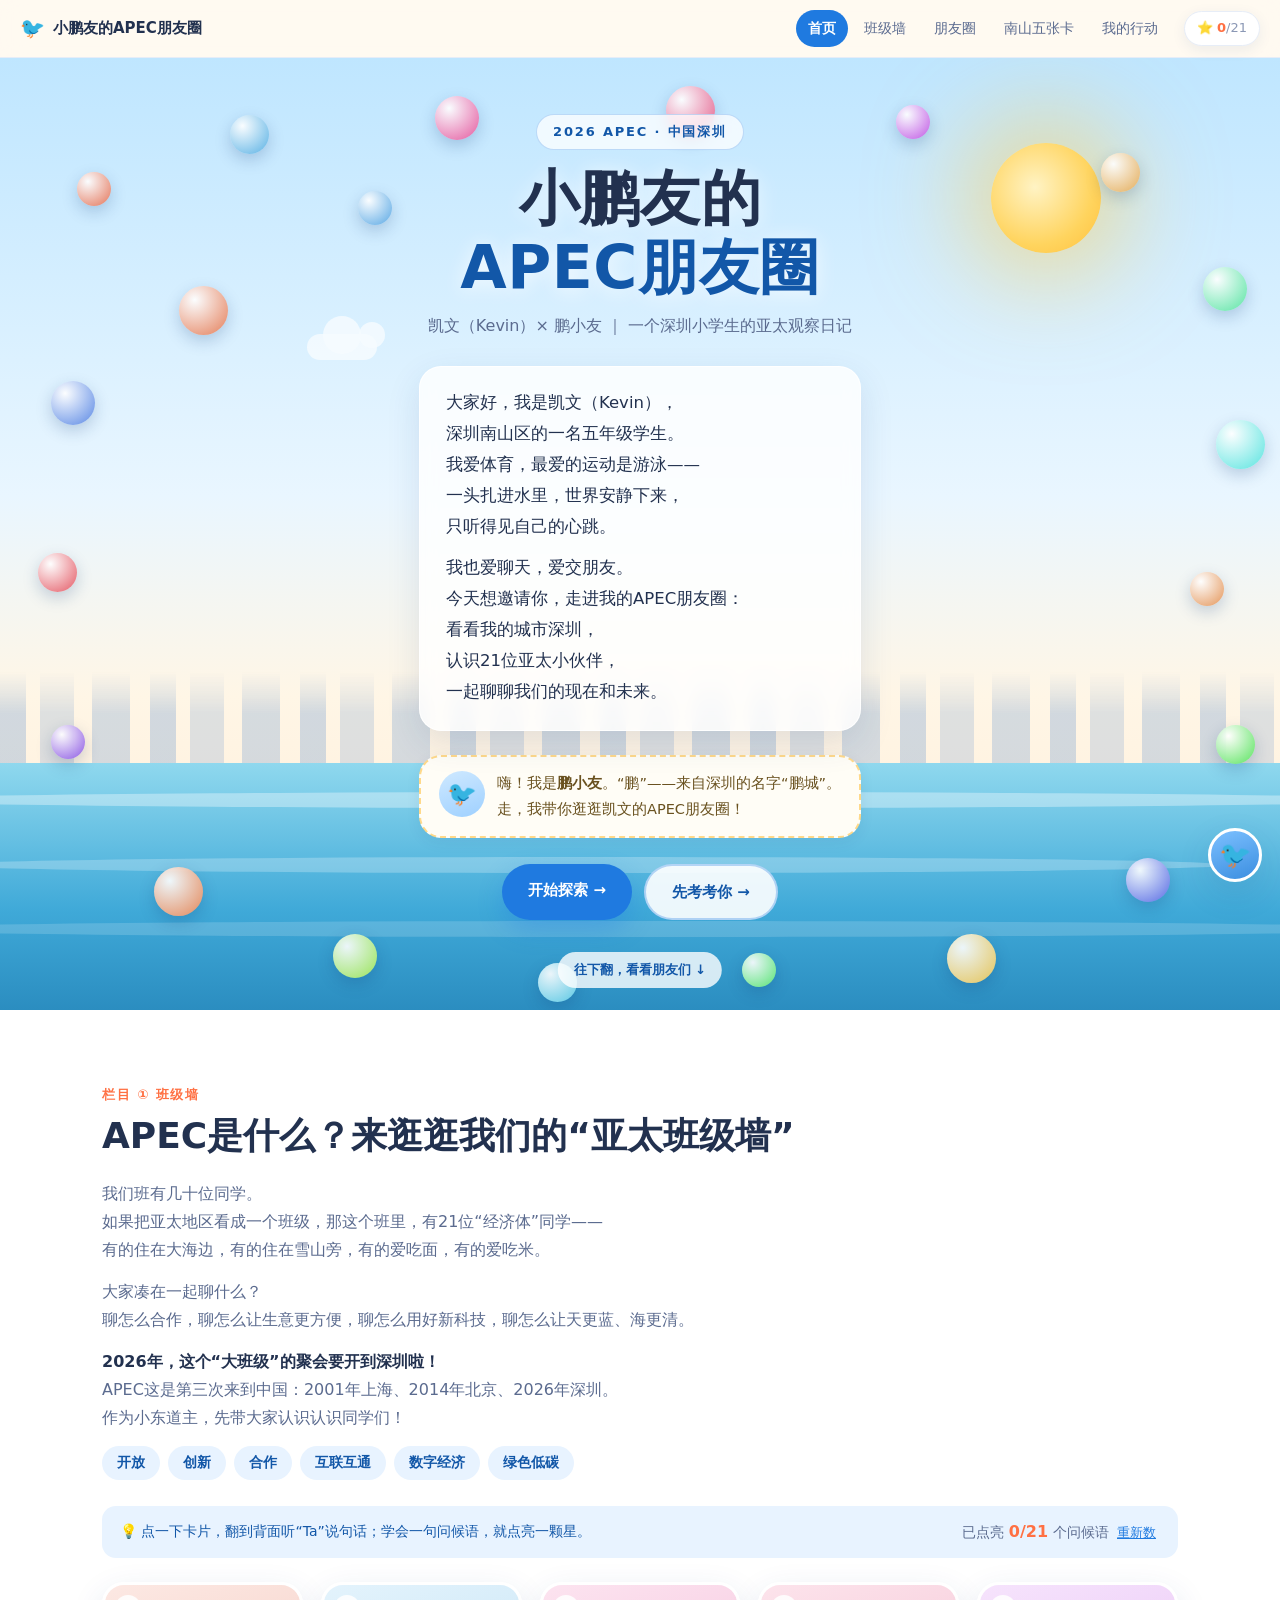
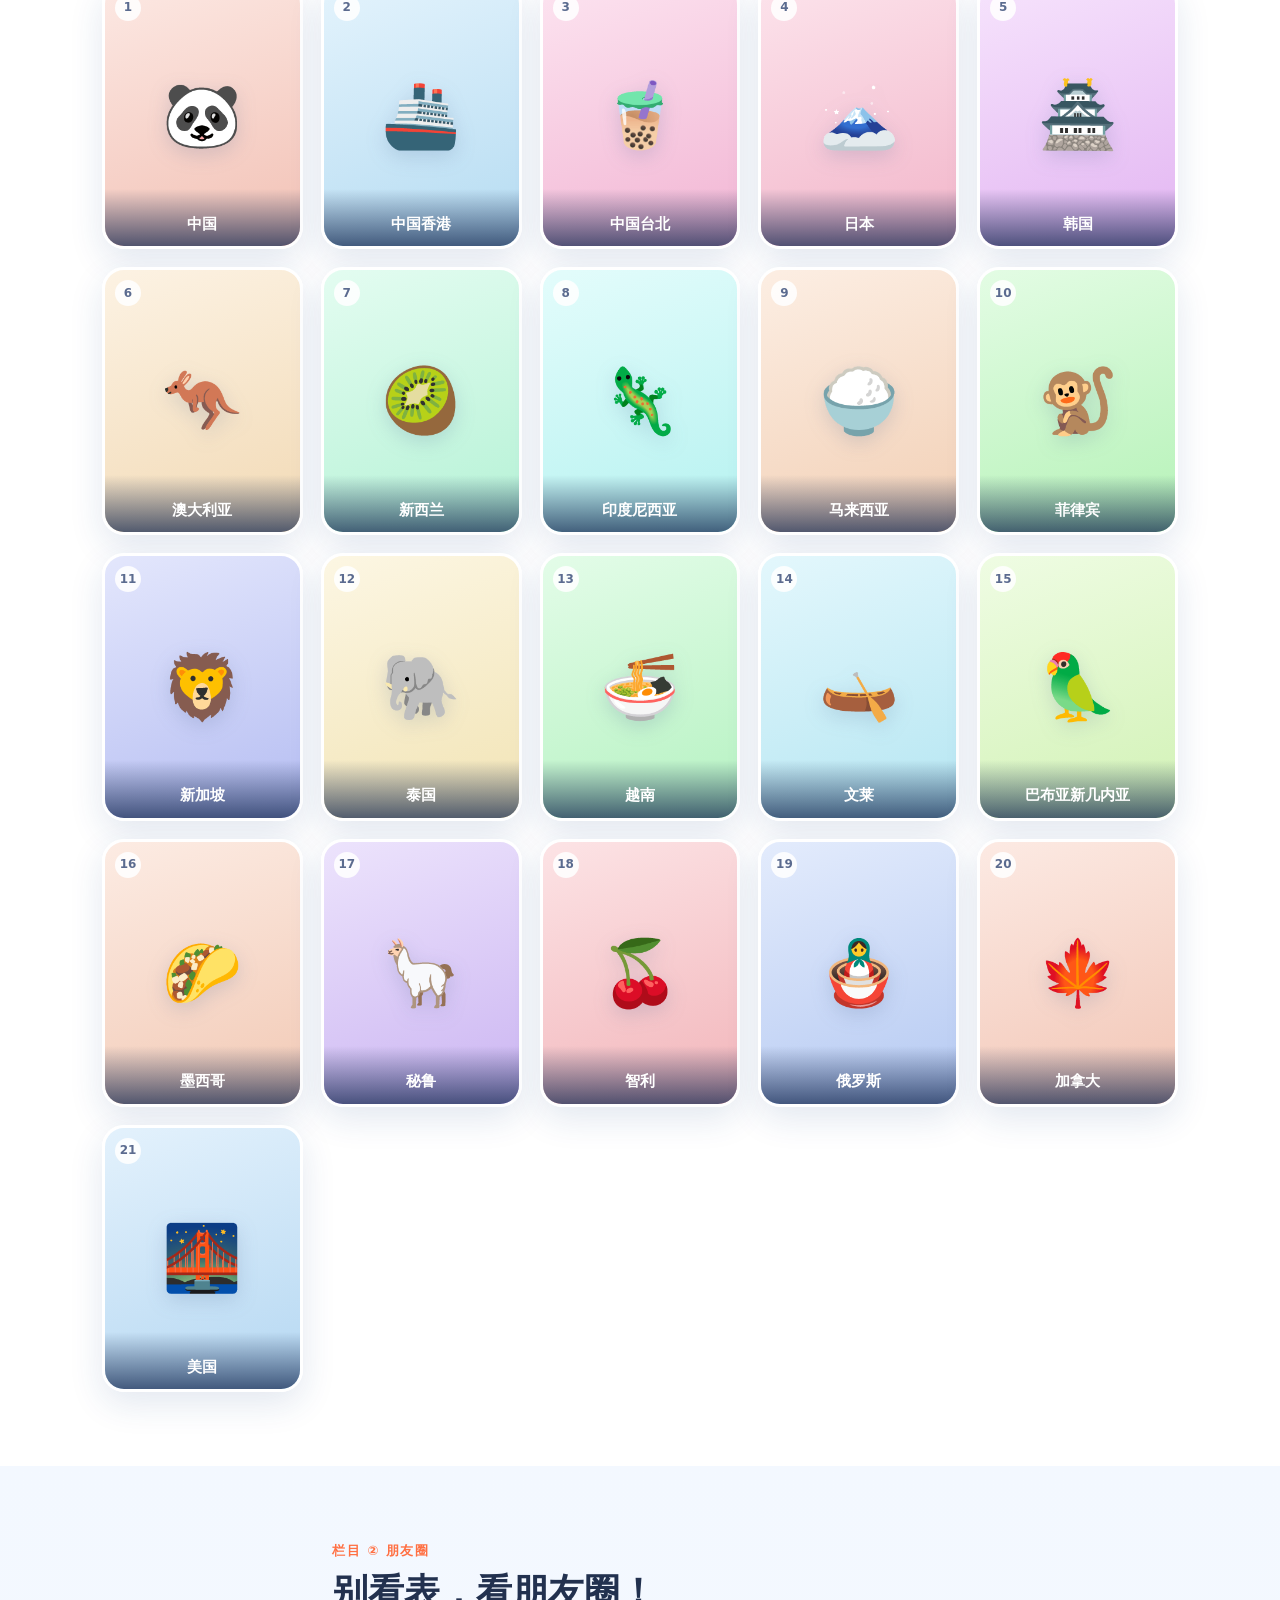
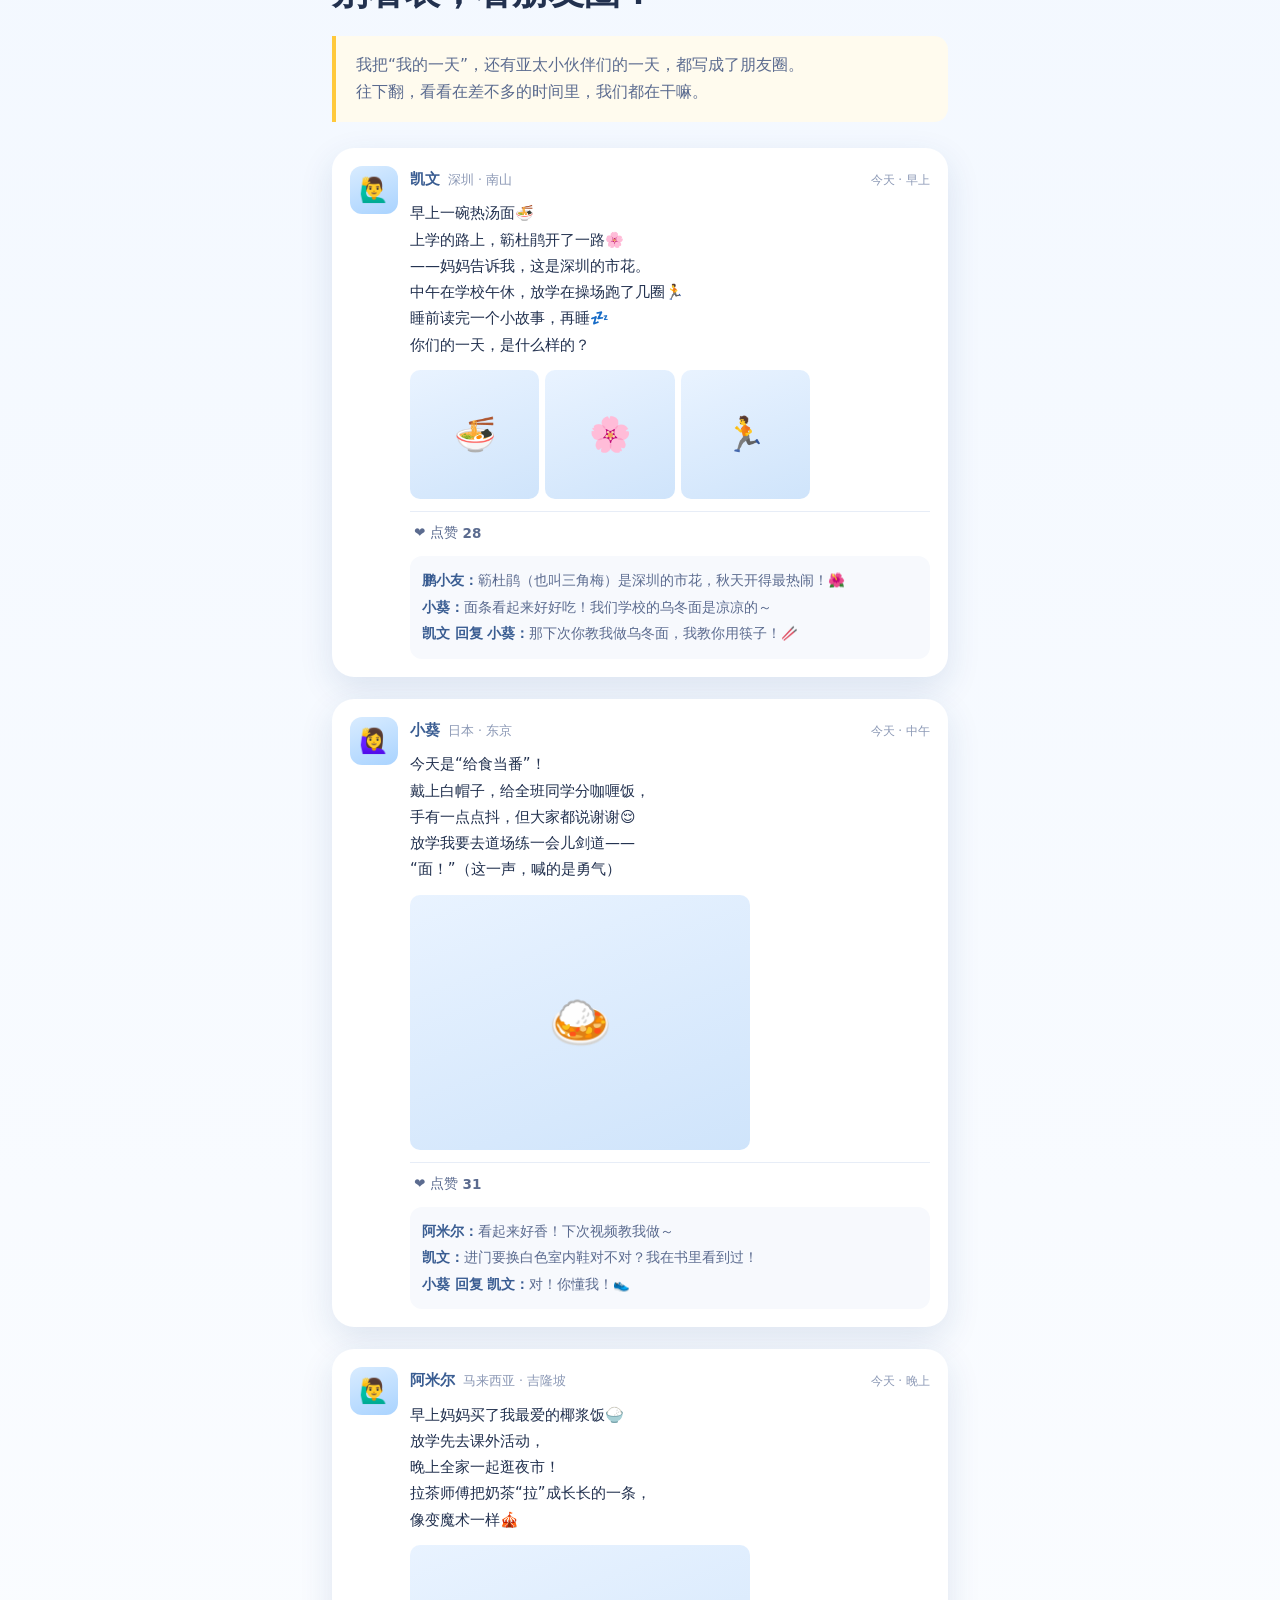
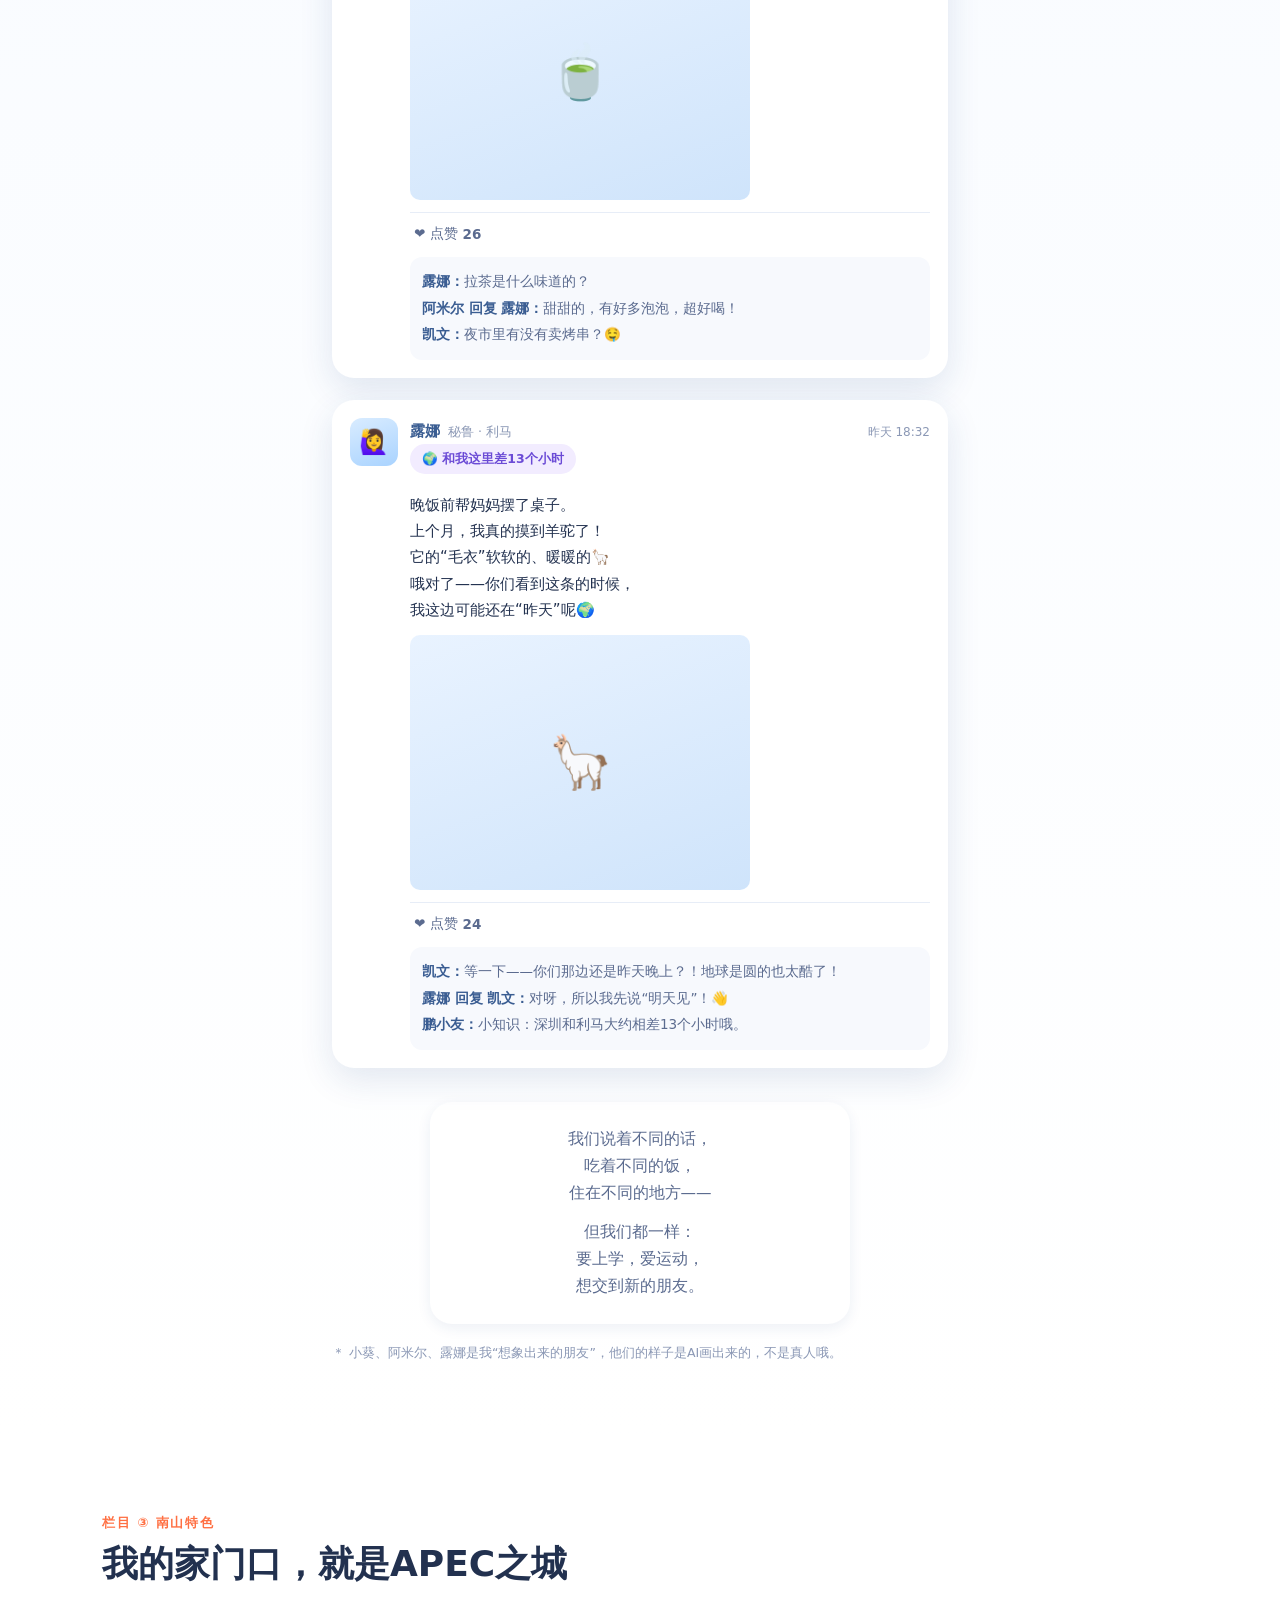
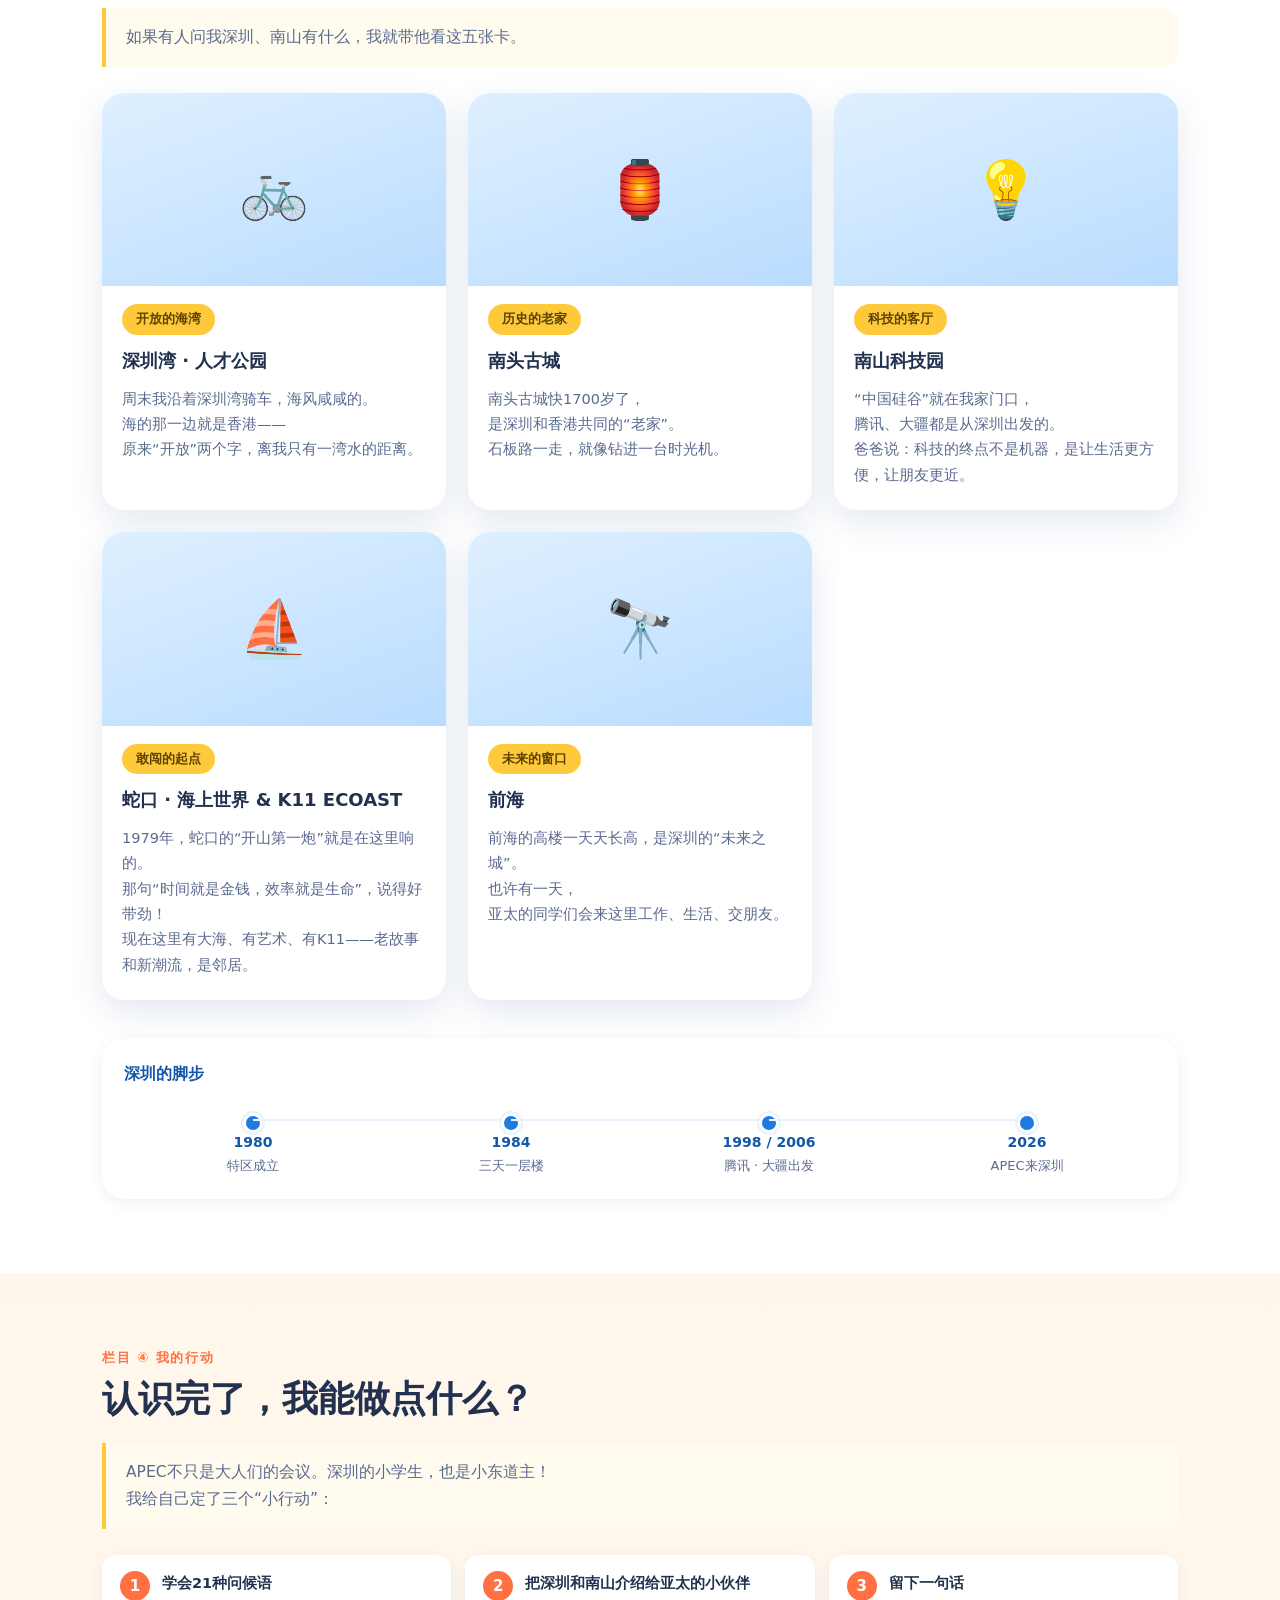
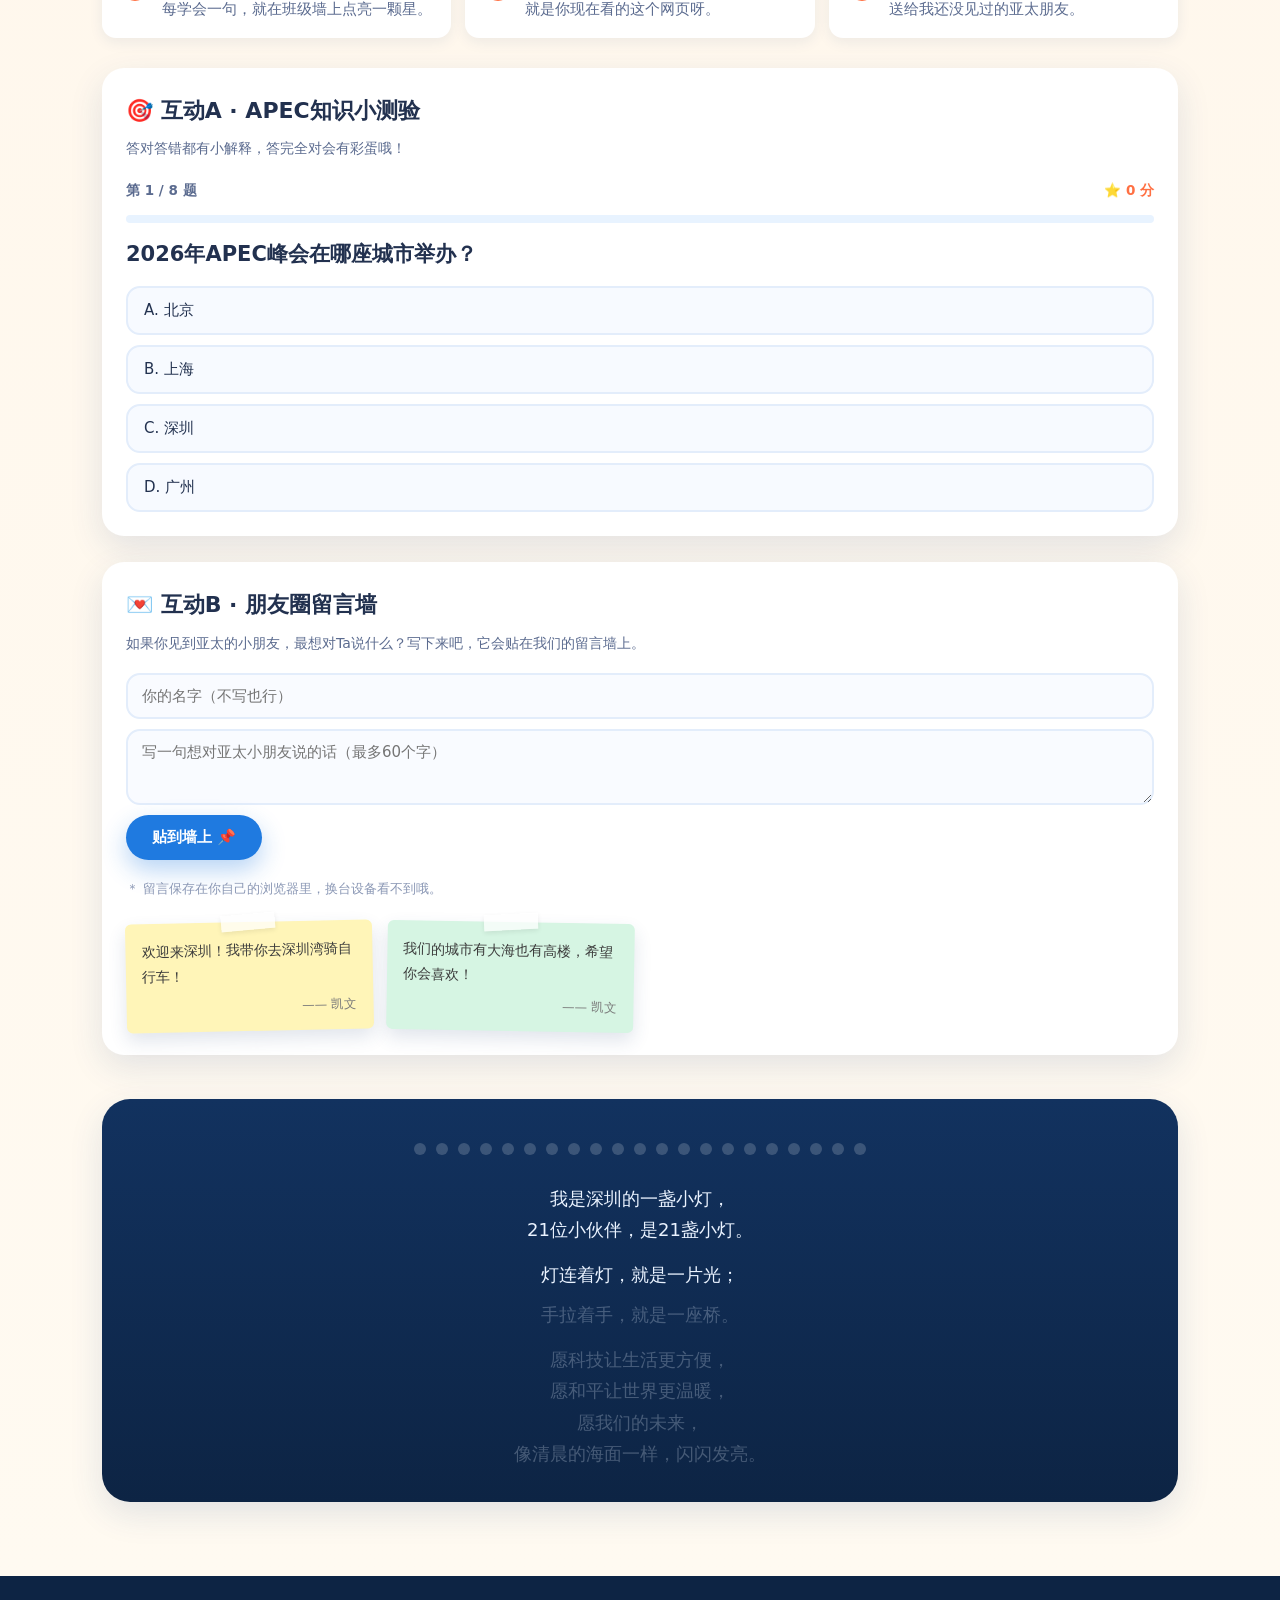
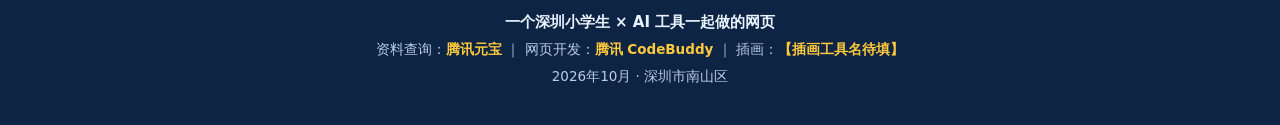
==== web/index.html @ a19e9ff9 "feat: 单页网页原型跑通（21卡翻面/测验/留言墙/结语21灯）+ 图片放置说明" ====
<!DOCTYPE html>
<html lang="zh-CN">
<head>
<meta charset="UTF-8">
<meta name="viewport" content="width=device-width, initial-scale=1">
<title>小鹏友的APEC朋友圈 ｜ 一个深圳小学生的亚太观察日记</title>
<meta name="description" content="2026年APEC来深圳啦！一个深圳南山的五年级小学生，带你看21个亚太经济体、亚太小伙伴的一天，还有家门口的南山五张卡。">
<meta name="theme-color" content="#1f7ae0">
<link rel="icon" href="data:image/svg+xml,<svg xmlns='http://www.w3.org/2000/svg' viewBox='0 0 100 100'><text y='.9em' font-size='90'>🐦</text></svg>">
<link rel="stylesheet" href="css/style.css">
</head>
<body>

<!-- ===== 顶部导航 ===== -->
<header class="topbar" id="topbar">
  <a class="brand" href="#home">
    <span class="brand-bird">🐦</span>
    <span class="brand-text">小鹏友的APEC朋友圈</span>
  </a>
  <nav class="nav" aria-label="页面导航">
    <a href="#home" class="nav-link">首页</a>
    <a href="#wall" class="nav-link">班级墙</a>
    <a href="#moments" class="nav-link">朋友圈</a>
    <a href="#nanshan" class="nav-link">南山五张卡</a>
    <a href="#action" class="nav-link">我的行动</a>
  </nav>
  <div class="nav-meter" title="已学会的问候语">
    ⭐ <span id="starCount">0</span><span class="muted">/21</span>
  </div>
</header>

<main>

<!-- ===== 首页 ===== -->
<section id="home" class="hero">
  <div class="hero-scene" aria-hidden="true">
    <span class="sun"></span>
    <span class="cloud cloud-a"></span>
    <span class="cloud cloud-b"></span>
    <span class="skyline"></span>
    <span class="sea"><i class="wave w1"></i><i class="wave w2"></i><i class="wave w3"></i></span>
  </div>
  <div class="hero-photo" id="heroPhoto" aria-hidden="true"></div>
  <div class="bubble-field" id="bubbleField" aria-hidden="true"></div>

  <div class="hero-inner">
    <p class="kicker">2026 APEC · 中国深圳</p>
    <h1>小鹏友的<span class="h1-line">APEC朋友圈</span></h1>
    <p class="subtitle">凯文（Kevin）× 鹏小友 ｜ 一个深圳小学生的亚太观察日记</p>

    <div class="poem" id="introPoem">
      <p>大家好，我是凯文（Kevin），</p>
      <p>深圳南山区的一名五年级学生。</p>
      <p>我爱体育，最爱的运动是游泳——</p>
      <p>一头扎进水里，世界安静下来，</p>
      <p>只听得见自己的心跳。</p>
      <p class="p-gap">我也爱聊天，爱交朋友。</p>
      <p>今天想邀请你，走进我的APEC朋友圈：</p>
      <p>看看我的城市深圳，</p>
      <p>认识21位亚太小伙伴，</p>
      <p>一起聊聊我们的现在和未来。</p>
    </div>

    <div class="pengyou-say reveal">
      <span class="pengyou-face" data-emoji="🐦">
        <img src="assets/avatars/avatar-pengyou.webp" alt="鹏小友" onerror="this.remove()">
      </span>
      <p>嗨！我是<b>鹏小友</b>。“鹏”——来自深圳的名字“鹏城”。<br>走，我带你逛逛凯文的APEC朋友圈！</p>
    </div>

    <div class="hero-actions">
      <a class="btn primary" href="#wall">开始探索 →</a>
      <a class="btn ghost" href="#quiz">先考考你 →</a>
    </div>
  </div>

  <a class="scroll-hint" href="#wall">往下翻，看看朋友们 <span>↓</span></a>
</section>

<!-- ===== 栏目① 班级墙 ===== -->
<section id="wall" class="section sec-wall">
  <div class="wrap">
    <p class="section-kicker">栏目 ① 班级墙</p>
    <h2>APEC是什么？来逛逛我们的“亚太班级墙”</h2>

    <div class="lead reveal">
      <p>我们班有几十位同学。<br>如果把亚太地区看成一个班级，那这个班里，有21位“经济体”同学——<br>有的住在大海边，有的住在雪山旁，有的爱吃面，有的爱吃米。</p>
      <p>大家凑在一起聊什么？<br>聊怎么合作，聊怎么让生意更方便，聊怎么用好新科技，聊怎么让天更蓝、海更清。</p>
      <p><b>2026年，这个“大班级”的聚会要开到深圳啦！</b><br>APEC这是第三次来到中国：2001年上海、2014年北京、2026年深圳。<br>作为小东道主，先带大家认识认识同学们！</p>
    </div>

    <ul class="tags">
      <li>开放</li><li>创新</li><li>合作</li><li>互联互通</li><li>数字经济</li><li>绿色低碳</li>
    </ul>

    <div class="wall-bar reveal">
      <p class="hint">💡 点一下卡片，翻到背面听“Ta”说句话；学会一句问候语，就点亮一颗星。</p>
      <p class="meter">已点亮 <b><span id="starCount2">0</span>/21</b> 个问候语
        <button type="button" class="linkbtn" id="starReset">重新数</button>
      </p>
    </div>

    <div class="card-grid" id="cardGrid"></div>
  </div>
</section>

<!-- ===== 栏目② 朋友圈 ===== -->
<section id="moments" class="section sec-moments">
  <div class="wrap narrow">
    <p class="section-kicker">栏目 ② 朋友圈</p>
    <h2>别看表，看朋友圈！</h2>
    <blockquote class="quote reveal">
      我把“我的一天”，还有亚太小伙伴们的一天，都写成了朋友圈。<br>
      往下翻，看看在差不多的时间里，我们都在干嘛。
    </blockquote>

    <div class="feed" id="feed"></div>

    <div class="mini-poem reveal">
      <p>我们说着不同的话，</p>
      <p>吃着不同的饭，</p>
      <p>住在不同的地方——</p>
      <p class="p-gap">但我们都一样：</p>
      <p>要上学，爱运动，</p>
      <p>想交到新的朋友。</p>
    </div>
    <p class="tiny-note">＊ 小葵、阿米尔、露娜是我“想象出来的朋友”，他们的样子是AI画出来的，不是真人哦。</p>
  </div>
</section>

<!-- ===== 栏目③ 南山五张卡 ===== -->
<section id="nanshan" class="section sec-nanshan">
  <div class="wrap">
    <p class="section-kicker">栏目 ③ 南山特色</p>
    <h2>我的家门口，就是APEC之城</h2>
    <blockquote class="quote reveal">如果有人问我深圳、南山有什么，我就带他看这五张卡。</blockquote>

    <div class="ns-grid" id="nsGrid"></div>

    <div class="timeline-wrap reveal">
      <h3 class="timeline-title">深圳的脚步</h3>
      <ol class="timeline" id="timeline"></ol>
    </div>
  </div>
</section>

<!-- ===== 栏目④ 我的行动 ===== -->
<section id="action" class="section sec-action">
  <div class="wrap">
    <p class="section-kicker">栏目 ④ 我的行动</p>
    <h2>认识完了，我能做点什么？</h2>
    <blockquote class="quote reveal">
      APEC不只是大人们的会议。深圳的小学生，也是小东道主！<br>我给自己定了三个“小行动”：
    </blockquote>

    <ol class="plans">
      <li class="reveal"><span class="plan-num">1</span><p><b>学会21种问候语</b><br>每学会一句，就在班级墙上点亮一颗星。</p></li>
      <li class="reveal"><span class="plan-num">2</span><p><b>把深圳和南山介绍给亚太的小伙伴</b><br>就是你现在看的这个网页呀。</p></li>
      <li class="reveal"><span class="plan-num">3</span><p><b>留下一句话</b><br>送给我还没见过的亚太朋友。</p></li>
    </ol>

    <!-- 测验 -->
    <div class="panel quiz-panel" id="quiz">
      <div class="panel-head">
        <h3>🎯 互动A · APEC知识小测验</h3>
        <p class="panel-sub">答对答错都有小解释，答完全对会有彩蛋哦！</p>
      </div>
      <div id="quizBox"></div>
    </div>

    <!-- 留言墙 -->
    <div class="panel note-panel">
      <div class="panel-head">
        <h3>💌 互动B · 朋友圈留言墙</h3>
        <p class="panel-sub">如果你见到亚太的小朋友，最想对Ta说什么？写下来吧，它会贴在我们的留言墙上。</p>
      </div>
      <form class="note-form" id="noteForm" autocomplete="off">
        <input type="text" id="noteName" maxlength="12" placeholder="你的名字（不写也行）">
        <textarea id="noteText" maxlength="60" placeholder="写一句想对亚太小朋友说的话（最多60个字）" required></textarea>
        <button class="btn primary" type="submit">贴到墙上 📌</button>
      </form>
      <p class="tiny-note">＊ 留言保存在你自己的浏览器里，换台设备看不到哦。</p>
      <div class="note-wall" id="noteWall"></div>
    </div>

    <!-- 结语诗 -->
    <div class="ending" id="ending">
      <div class="lamps" id="lamps" aria-hidden="true"></div>
      <div class="ending-poem" id="endingPoem">
        <p>我是深圳的一盏小灯，</p>
        <p>21位小伙伴，是21盏小灯。</p>
        <p class="p-gap">灯连着灯，就是一片光；</p>
        <p>手拉着手，就是一座桥。</p>
        <p class="p-gap">愿科技让生活更方便，</p>
        <p>愿和平让世界更温暖，</p>
        <p>愿我们的未来，</p>
        <p>像清晨的海面一样，闪闪发亮。</p>
      </div>
      <p class="ending-tag" id="endingTag" hidden>🪄 21盏小灯，亮啦！</p>
    </div>
  </div>
</section>

</main>

<!-- ===== 页脚 ===== -->
<footer class="footer">
  <p class="f1">一个深圳小学生 × AI 工具一起做的网页</p>
  <p class="f2">资料查询：<b id="creditResearch">腾讯元宝</b> ｜ 网页开发：<b id="creditCode">腾讯 CodeBuddy</b> ｜ 插画：<b id="creditArt">【插画工具名待填】</b></p>
  <p class="f3">2026年10月 · 深圳市南山区</p>
</footer>

<!-- 鹏小友彩蛋 -->
<button class="egg" id="eggBtn" aria-label="点我，鹏小友有话要说">
  <span class="egg-bird">🐦</span>
</button>
<div class="egg-bubble" id="eggBubble" hidden></div>

<script src="js/data.js"></script>
<script src="js/app.js"></script>
</body>
</html>
---- web/css/style.css ----
/* ================================================================
   《小鹏友的APEC朋友圈》样式
   ================================================================ */

:root{
  --ink:#22314f;
  --ink-2:#5b6b8f;
  --ink-3:#8b98b5;
  --cream:#fffaf1;
  --paper:#ffffff;
  --blue:#1f7ae0;
  --blue-d:#1257a8;
  --blue-l:#e8f3ff;
  --coral:#ff7043;
  --sun:#ffc93c;
  --mint:#2fc39b;
  --pink:#ff8fb1;
  --line:#e7edf7;
  --shadow-s:0 4px 14px rgba(28,66,130,.08);
  --shadow:0 12px 34px rgba(28,66,130,.12);
  --radius:22px;
  --radius-s:14px;
  --wrap:1120px;
  --font:"PingFang SC","Hiragino Sans GB","Microsoft YaHei",system-ui,-apple-system,"Segoe UI",sans-serif;
}

*{box-sizing:border-box}
html{scroll-behavior:smooth}
body{
  margin:0;
  font-family:var(--font);
  color:var(--ink);
  background:var(--cream);
  line-height:1.75;
  -webkit-font-smoothing:antialiased;
  overflow-x:hidden;
}
img{max-width:100%;display:block}
b{font-weight:700}
a{color:inherit}

.wrap{max-width:var(--wrap);margin:0 auto;padding:0 22px}
.wrap.narrow{max-width:660px}

/* ---------- 顶部导航 ---------- */
.topbar{
  position:sticky;top:0;z-index:60;
  display:flex;align-items:center;gap:14px;
  padding:10px 20px;
  background:rgba(255,250,241,.86);
  backdrop-filter:blur(12px);
  border-bottom:1px solid var(--line);
}
.brand{display:flex;align-items:center;gap:8px;text-decoration:none;font-weight:800;font-size:15px;white-space:nowrap}
.brand-bird{font-size:20px}
.nav{display:flex;gap:4px;margin-left:auto;overflow-x:auto;scrollbar-width:none}
.nav::-webkit-scrollbar{display:none}
.nav-link{
  text-decoration:none;font-size:14px;color:var(--ink-2);
  padding:6px 12px;border-radius:999px;white-space:nowrap;transition:.2s;
}
.nav-link:hover{background:var(--blue-l);color:var(--blue-d)}
.nav-link.active{background:var(--blue);color:#fff;font-weight:600}
.nav-meter{
  font-size:13px;font-weight:700;color:var(--coral);
  background:#fff;border:1px solid var(--line);border-radius:999px;
  padding:5px 12px;white-space:nowrap;box-shadow:var(--shadow-s);
}
.nav-meter .muted{color:var(--ink-3);font-weight:500}

/* ---------- 首页 ---------- */
.hero{
  position:relative;min-height:100svh;
  display:flex;flex-direction:column;justify-content:center;
  padding:56px 22px 90px;overflow:hidden;
}
.hero-scene{position:absolute;inset:0;z-index:0;overflow:hidden;
  background:linear-gradient(180deg,#bfe6ff 0%,#e9f6ff 46%,#fff6e6 67%,#ffe9d2 100%);}
.sun{position:absolute;top:9%;right:14%;width:110px;height:110px;border-radius:50%;
  background:radial-gradient(circle at 40% 40%,#fff3c4,#ffd45e 62%,#ffbf3c);
  box-shadow:0 0 90px 30px rgba(255,205,80,.5);animation:sunPulse 7s ease-in-out infinite}
@keyframes sunPulse{50%{transform:scale(1.05)}}
.cloud{position:absolute;height:26px;border-radius:999px;background:rgba(255,255,255,.85);
  filter:blur(.4px);animation:drift 40s linear infinite}
.cloud::before,.cloud::after{content:"";position:absolute;background:inherit;border-radius:50%}
.cloud::before{width:38px;height:38px;left:16px;top:-18px}
.cloud::after{width:26px;height:26px;left:52px;top:-12px}
.cloud-a{top:16%;left:-10%;width:96px}
.cloud-b{top:29%;left:24%;width:70px;opacity:.75;animation-duration:56s;animation-delay:-12s}
@keyframes drift{to{transform:translateX(130vw)}}
.skyline{position:absolute;left:0;right:0;bottom:26%;height:130px;opacity:.5;
  background:
    repeating-linear-gradient(90deg,
      rgba(90,140,205,.55) 0 26px, transparent 26px 40px,
      rgba(90,140,205,.4) 40px 74px, transparent 74px 92px,
      rgba(90,140,205,.5) 92px 130px, transparent 130px 150px);
  mask-image:linear-gradient(180deg,transparent 0 30%,#000 62%,#000 100%);
  -webkit-mask-image:linear-gradient(180deg,transparent 0 30%,#000 62%,#000 100%);}
.sea{position:absolute;left:0;right:0;bottom:0;height:26%;
  background:linear-gradient(180deg,#8fd8ee,#3fa9d8 60%,#2b8dc0)}
.wave{position:absolute;left:-10%;width:120%;height:16px;border-radius:50%;background:rgba(255,255,255,.35)}
.w1{top:12%;animation:waveMove 9s ease-in-out infinite}
.w2{top:38%;width:100%;left:-4%;opacity:.7;animation:waveMove 12s ease-in-out infinite reverse}
.w3{top:64%;opacity:.45;animation:waveMove 15s ease-in-out infinite}
@keyframes waveMove{50%{transform:translateX(3%) translateY(5px)}}
.hero-photo{position:absolute;inset:0;z-index:1;opacity:0;transition:opacity .8s ease;
  background-size:cover;background-position:center}
.hero.has-photo .hero-photo{opacity:1}
.hero.has-photo .hero-scene{opacity:0;transition:opacity .8s}

.bubble-field{position:absolute;inset:0;z-index:2;pointer-events:none}
.bubble{
  position:absolute;pointer-events:auto;cursor:pointer;
  border:none;border-radius:50%;
  display:grid;place-items:center;
  font-size:12px;font-weight:700;color:#fff;
  box-shadow:0 6px 16px rgba(20,60,120,.22);
  animation:float 6s ease-in-out infinite;
  transition:transform .2s;
}
.bubble:hover{transform:scale(1.15)}
.bubble:active{transform:scale(.9)}
@keyframes float{50%{transform:translateY(-10px)}}

.hero-inner{position:relative;z-index:3;max-width:720px;margin:0 auto;text-align:center}
.kicker{
  display:inline-block;margin:0 0 14px;
  font-size:13px;font-weight:700;letter-spacing:.14em;color:var(--blue-d);
  background:rgba(255,255,255,.75);border:1px solid rgba(31,122,224,.25);
  padding:6px 16px;border-radius:999px;backdrop-filter:blur(6px);
}
h1{
  margin:0 0 10px;font-size:clamp(34px,6.4vw,60px);line-height:1.15;letter-spacing:.01em;
  text-shadow:0 2px 20px rgba(255,255,255,.75);
}
h1 .h1-line{display:block;color:var(--blue-d)}
.subtitle{margin:0 0 26px;color:var(--ink-2);font-size:clamp(13px,2.4vw,16px)}
.poem{
  margin:0 auto 24px;max-width:520px;
  background:rgba(255,255,255,.82);backdrop-filter:blur(8px);
  border:1px solid rgba(255,255,255,.9);border-radius:var(--radius);
  padding:22px 26px;box-shadow:var(--shadow);text-align:left;
}
.poem p{margin:0 0 2px;font-size:clamp(14px,2.5vw,16.5px);opacity:0;transform:translateY(10px);animation:lineIn .6s ease forwards}
.poem p:nth-child(1){animation-delay:.15s}
.poem p:nth-child(2){animation-delay:.35s}
.poem p:nth-child(3){animation-delay:.55s}
.poem p:nth-child(4){animation-delay:.75s}
.poem p:nth-child(5){animation-delay:.95s}
.poem p:nth-child(6){animation-delay:1.15s}
.poem p:nth-child(7){animation-delay:1.35s}
.poem p:nth-child(8){animation-delay:1.55s}
.poem p:nth-child(9){animation-delay:1.75s}
.poem p:nth-child(10){animation-delay:1.95s}
@keyframes lineIn{to{opacity:1;transform:none}}
.p-gap{margin-top:.75em !important}

.pengyou-say{
  display:flex;gap:12px;align-items:flex-start;text-align:left;
  max-width:540px;margin:0 auto 26px;
  background:#fffdf6;border:2px dashed #ffd98a;border-radius:var(--radius);
  padding:14px 18px;box-shadow:var(--shadow-s);
}
.pengyou-say p{margin:0;font-size:14.5px;color:#6a5220}
.pengyou-face{
  position:relative;flex:0 0 46px;width:46px;height:46px;border-radius:50%;overflow:hidden;
  background:linear-gradient(160deg,#cfe9ff,#9ed0ff);display:grid;place-items:center;font-size:24px;
}
.pengyou-face::before{content:attr(data-emoji)}
.pengyou-face img{position:absolute;inset:0;width:100%;height:100%;object-fit:cover}

.hero-actions{display:flex;gap:12px;justify-content:center;flex-wrap:wrap}
.btn{
  display:inline-block;border:none;cursor:pointer;text-decoration:none;
  font-family:inherit;font-size:15px;font-weight:700;
  padding:13px 26px;border-radius:999px;transition:.22s;
}
.btn.primary{background:var(--blue);color:#fff;box-shadow:0 10px 24px rgba(31,122,224,.32)}
.btn.primary:hover{background:var(--blue-d);transform:translateY(-2px)}
.btn.ghost{background:rgba(255,255,255,.9);color:var(--blue-d);border:2px solid rgba(31,122,224,.3)}
.btn.ghost:hover{background:#fff;transform:translateY(-2px)}
.btn:disabled{opacity:.55;cursor:default;transform:none}

.scroll-hint{
  position:absolute;left:50%;bottom:22px;transform:translateX(-50%);z-index:3;
  color:var(--blue-d);text-decoration:none;font-size:13px;font-weight:600;
  background:rgba(255,255,255,.8);padding:7px 16px;border-radius:999px;
}
.scroll-hint span{display:inline-block;animation:bounce 1.6s infinite}
@keyframes bounce{50%{transform:translateY(4px)}}

/* 泡泡问候小黑板 */
.bubble-toast{
  position:fixed;left:50%;bottom:88px;transform:translateX(-50%) translateY(14px);
  z-index:70;background:#22314f;color:#fff;font-size:14px;
  padding:10px 20px;border-radius:999px;box-shadow:var(--shadow);
  opacity:0;transition:.3s;pointer-events:none;max-width:88vw;text-align:center;
}
.bubble-toast.show{opacity:1;transform:translateX(-50%)}

/* ---------- 通用区块 ---------- */
.section{padding:74px 0;position:relative;scroll-margin-top:64px}
.section-kicker{margin:0 0 6px;font-size:13px;font-weight:800;letter-spacing:.12em;color:var(--coral)}
h2{margin:0 0 20px;font-size:clamp(24px,4.4vw,36px);line-height:1.3}
h3{margin:0;font-size:clamp(18px,3vw,22px)}
.lead p{margin:0 0 14px;color:var(--ink-2);font-size:16px}
.lead b{color:var(--ink)}
.quote{
  margin:0 0 26px;padding:16px 20px;border-left:4px solid var(--sun);
  background:#fffbee;border-radius:0 var(--radius-s) var(--radius-s) 0;
  color:var(--ink-2);font-size:15.5px;
}
.tiny-note{margin:18px 0 0;font-size:12.5px;color:var(--ink-3)}

.sec-wall{background:#fff}
.sec-moments{background:linear-gradient(180deg,#f3f8ff,#fff)}
.sec-nanshan{background:#fff}
.sec-action{background:linear-gradient(180deg,#fff7ec,#fffaf1)}

.tags{display:flex;flex-wrap:wrap;gap:8px;list-style:none;padding:0;margin:0 0 26px}
.tags li{
  font-size:13.5px;font-weight:700;color:var(--blue-d);
  background:var(--blue-l);border-radius:999px;padding:5px 15px;
}

/* ---------- 卡片墙 ---------- */
.wall-bar{
  display:flex;justify-content:space-between;align-items:center;gap:14px;flex-wrap:wrap;
  background:var(--blue-l);border-radius:var(--radius-s);padding:12px 18px;margin-bottom:24px;
}
.wall-bar .hint{margin:0;font-size:14px;color:var(--blue-d)}
.wall-bar .meter{margin:0;font-size:14px;color:var(--ink-2)}
.wall-bar .meter b{color:var(--coral);font-size:16px}
.linkbtn{background:none;border:none;color:var(--blue);font-family:inherit;font-size:13px;cursor:pointer;text-decoration:underline;padding:2px 4px}

.card-grid{display:grid;grid-template-columns:repeat(auto-fill,minmax(168px,1fr));gap:18px}
.card{
  perspective:1100px;aspect-ratio:3/4;cursor:pointer;font-family:inherit;
  scroll-margin-top:80px;outline:none;
}
.card:focus-visible .card-front,.card:focus-visible .card-back{box-shadow:0 0 0 4px rgba(31,122,224,.45),var(--shadow)}
.card-inner{position:relative;width:100%;height:100%;transition:transform .6s cubic-bezier(.4,.2,.2,1);transform-style:preserve-3d}
.card.flipped .card-inner{transform:rotateY(180deg)}
/* 背面朝前时，正面不再接收点击；星星按钮才能点得到 */
.card:not(.flipped) .card-back{pointer-events:none}
.card.flipped .card-front{pointer-events:none}
.card-face{
  position:absolute;inset:0;border-radius:var(--radius);overflow:hidden;
  backface-visibility:hidden;-webkit-backface-visibility:hidden;
  box-shadow:var(--shadow);border:3px solid #fff;
}
.card-front{background:linear-gradient(160deg,hsl(var(--h) 82% 94%),hsl(var(--h) 70% 83%))}
.card-front .ph{
  position:absolute;inset:0;display:grid;place-items:center;font-size:64px;
  filter:drop-shadow(0 6px 10px rgba(60,90,140,.18));
}
.card-front img{position:absolute;inset:0;width:100%;height:100%;object-fit:cover}
.card-name{
  position:absolute;left:0;right:0;bottom:0;padding:26px 12px 12px;
  font-size:15px;font-weight:800;color:#fff;text-align:center;line-height:1.3;
  background:linear-gradient(180deg,transparent,rgba(20,40,80,.72));
}
.card-num{
  position:absolute;top:10px;left:10px;width:26px;height:26px;border-radius:50%;
  background:rgba(255,255,255,.88);color:var(--ink-2);font-size:12px;font-weight:800;
  display:grid;place-items:center;
}
.card-back{
  transform:rotateY(180deg);
  background:#fff;display:flex;flex-direction:column;gap:8px;
  padding:18px 16px;text-align:left;
}
.card-back .cb-name{margin:0;font-size:14px;font-weight:800;color:var(--blue-d)}
.card-back .cb-text{margin:0;font-size:13.5px;color:var(--ink-2);line-height:1.65;flex:1;overflow:auto}
.cb-star{
  border:2px solid var(--sun);background:#fffbeb;color:#9a7000;
  font-family:inherit;font-size:12.5px;font-weight:700;cursor:pointer;
  padding:7px 10px;border-radius:999px;transition:.2s;
}
.cb-star:hover{background:#fff3c9}
.cb-star.on{background:var(--sun);color:#5c4300;border-color:#e8a800}

/* ---------- 朋友圈 ---------- */
.feed{display:flex;flex-direction:column;gap:22px}
.post{
  background:#fff;border-radius:var(--radius);box-shadow:var(--shadow);
  padding:18px;display:grid;grid-template-columns:48px 1fr;gap:12px;
}
.post-avatar{
  width:48px;height:48px;border-radius:12px;overflow:hidden;position:relative;
  background:linear-gradient(160deg,#d9ecff,#a9d3ff);display:grid;place-items:center;font-size:24px;
}
.post-avatar::before{content:attr(data-emoji)}
.post-avatar img{position:absolute;inset:0;width:100%;height:100%;object-fit:cover}
.post-head{display:flex;align-items:baseline;gap:8px;flex-wrap:wrap}
.post-name{font-weight:800;color:#3a5d92;font-size:15px}
.post-place{font-size:12.5px;color:var(--ink-3)}
.post-time{font-size:12px;color:var(--ink-3);margin-left:auto}
.post-text{margin:8px 0 12px;font-size:15px;white-space:pre-line}
.post-badge{
  display:inline-block;margin:0 0 10px;font-size:12.5px;font-weight:700;
  background:#f2ecff;color:#6b4bd6;border-radius:999px;padding:4px 12px;
}
.post-media{display:grid;gap:6px;margin-bottom:12px}
.post-media.one{grid-template-columns:1fr;max-width:340px}
.post-media.multi{grid-template-columns:repeat(3,1fr);max-width:400px}
.media{
  position:relative;border-radius:10px;overflow:hidden;background:linear-gradient(160deg,#e9f3ff,#cfe4fb);
  aspect-ratio:1/1;display:grid;place-items:center;font-size:34px;
}
.post-media.one .media{aspect-ratio:4/3;font-size:52px}
.media::before{content:attr(data-emoji)}
.media img{position:absolute;inset:0;width:100%;height:100%;object-fit:cover}
.post-foot{display:flex;align-items:center;gap:14px;border-top:1px solid var(--line);padding-top:10px}
.like-btn{
  border:none;background:none;font-family:inherit;font-size:13.5px;color:var(--ink-2);
  cursor:pointer;display:inline-flex;align-items:center;gap:5px;padding:2px 4px;transition:.2s;
}
.like-btn:hover{color:var(--coral)}
.like-btn.liked{color:var(--coral);font-weight:700}
.like-btn.pop{animation:likePop .45s}
@keyframes likePop{40%{transform:scale(1.28)}}
.comments{margin:12px 0 0;padding:10px 12px;list-style:none;background:#f7f9fd;border-radius:12px;font-size:13.5px}
.comments li{margin:3px 0;color:var(--ink-2)}
.comments b{color:#3a5d92;font-weight:700}

.mini-poem{
  margin:34px auto 0;max-width:420px;text-align:center;
  background:#fff;border-radius:var(--radius);padding:24px 22px;box-shadow:var(--shadow-s);
  font-size:15.5px;color:var(--ink-2);
}
.mini-poem p{margin:0}

/* ---------- 南山五张卡 ---------- */
.ns-grid{display:grid;gap:22px;grid-template-columns:repeat(auto-fit,minmax(280px,1fr));margin-bottom:38px}
.ns-card{
  background:#fff;border-radius:var(--radius);overflow:hidden;box-shadow:var(--shadow);
  display:flex;flex-direction:column;transition:.25s;
}
.ns-card:hover{transform:translateY(-4px);box-shadow:0 18px 40px rgba(28,66,130,.16)}
.ns-media{position:relative;aspect-ratio:16/9;background:linear-gradient(160deg,#dff0ff,#b9dcff);display:grid;place-items:center;font-size:56px}
.ns-media::before{content:attr(data-emoji)}
.ns-media img{position:absolute;inset:0;width:100%;height:100%;object-fit:cover}
.ns-body{padding:18px 20px 22px}
.ns-tag{
  display:inline-block;background:var(--sun);color:#5c4300;font-weight:800;font-size:13px;
  padding:4px 14px;border-radius:999px;margin-bottom:10px;
}
.ns-title{margin:0 0 10px;font-size:18px}
.ns-lines p{margin:0;color:var(--ink-2);font-size:14.5px}

.timeline-wrap{background:#fff;border-radius:var(--radius);padding:22px;box-shadow:var(--shadow-s)}
.timeline-title{margin:0 0 16px;font-size:16px;color:var(--blue-d)}
.timeline{display:flex;list-style:none;margin:0;padding:0;gap:0;flex-wrap:wrap}
.timeline li{flex:1 1 140px;position:relative;padding:26px 8px 0;text-align:center}
.timeline li::before{
  content:"";position:absolute;top:9px;left:50%;transform:translateX(-50%);
  width:14px;height:14px;border-radius:50%;background:var(--blue);border:3px solid #fff;
  box-shadow:0 0 0 2px var(--blue-l);
}
.timeline li::after{content:"";position:absolute;top:15px;left:50%;width:100%;height:2px;background:var(--blue-l)}
.timeline li:last-child::after{display:none}
.timeline .tl-year{display:block;font-weight:800;color:var(--blue-d);font-size:14px}
.timeline .tl-text{display:block;font-size:13px;color:var(--ink-2)}

/* ---------- 我的行动 ---------- */
.plans{list-style:none;margin:0 0 30px;padding:0;display:grid;gap:14px;grid-template-columns:repeat(auto-fit,minmax(240px,1fr))}
.plans li{display:flex;gap:12px;background:#fff;border-radius:var(--radius-s);padding:16px 18px;box-shadow:var(--shadow-s)}
.plans p{margin:0;font-size:14.5px;color:var(--ink-2)}
.plans b{color:var(--ink)}
.plan-num{
  flex:0 0 30px;width:30px;height:30px;border-radius:50%;background:var(--coral);color:#fff;
  display:grid;place-items:center;font-weight:800;font-size:15px;
}
.panel{background:#fff;border-radius:var(--radius);box-shadow:var(--shadow);padding:24px;margin-bottom:26px;scroll-margin-top:80px}
.panel-head{margin-bottom:18px}
.panel-sub{margin:6px 0 0;font-size:14px;color:var(--ink-2)}

/* 测验 */
.quiz-top{display:flex;align-items:center;gap:12px;margin-bottom:16px;flex-wrap:wrap}
.quiz-count{font-size:13.5px;font-weight:700;color:var(--ink-2)}
.quiz-score{font-size:13.5px;font-weight:700;color:var(--coral);margin-left:auto}
.progress{flex:1 1 100%;height:8px;background:var(--blue-l);border-radius:999px;overflow:hidden}
.progress i{display:block;height:100%;width:0;background:linear-gradient(90deg,var(--sun),var(--coral));transition:width .35s}
.quiz-q{font-size:clamp(17px,3vw,21px);margin:0 0 16px;line-height:1.5}
.quiz-options{display:grid;gap:10px}
.opt{
  text-align:left;font-family:inherit;font-size:15px;cursor:pointer;
  background:#f7faff;border:2px solid #e3edfb;border-radius:var(--radius-s);
  padding:13px 16px;transition:.18s;color:var(--ink);
}
.opt:hover:not(:disabled){border-color:var(--blue);background:#fff;transform:translateX(3px)}
.opt:disabled{cursor:default}
.opt.right{border-color:var(--mint);background:#eafaf4;font-weight:700}
.opt.wrong{border-color:var(--coral);background:#fff1ec;animation:shake .4s}
@keyframes shake{25%{transform:translateX(-5px)}75%{transform:translateX(5px)}}
.quiz-feedback{margin-top:16px;border-radius:var(--radius-s);padding:14px 16px;font-size:14px;background:#f7faff}
.quiz-feedback.ok{background:#eafaf4}
.quiz-feedback.no{background:#fff1ec}
.quiz-feedback p{margin:0 0 6px}
.quiz-feedback .tip{color:var(--ink-2);font-size:13.5px}
.quiz-feedback .btn{margin-top:10px;padding:10px 22px;font-size:14px}
.quiz-result{text-align:center;padding:10px 0}
.quiz-result .big{font-size:42px;margin:0 0 6px}
.quiz-result h4{margin:0 0 8px;font-size:22px}
.quiz-result p{margin:0 0 18px;color:var(--ink-2)}
.confetti{position:relative;height:0}
.confetti i{
  position:absolute;top:0;width:9px;height:9px;border-radius:2px;opacity:0;
  animation:drop 1.6s ease-out forwards;
}
@keyframes drop{
  0%{opacity:1;transform:translate(0,0) rotate(0)}
  100%{opacity:0;transform:translate(var(--dx),160px) rotate(540deg)}
}

/* 留言墙 */
.note-form{display:grid;gap:10px}
.note-form input,.note-form textarea{
  font-family:inherit;font-size:15px;color:var(--ink);
  border:2px solid #e3edfb;border-radius:var(--radius-s);padding:12px 14px;background:#f9fbff;
  resize:vertical;
}
.note-form textarea{min-height:76px}
.note-form input:focus,.note-form textarea:focus{outline:none;border-color:var(--blue);background:#fff}
.note-form .btn{justify-self:start}
.note-wall{margin-top:22px;display:grid;gap:14px;grid-template-columns:repeat(auto-fill,minmax(200px,1fr))}
.note{
  border-radius:6px;padding:16px 16px 14px;box-shadow:0 8px 18px rgba(40,70,120,.14);
  font-size:14px;position:relative;animation:noteIn .4s ease backwards;
}
@keyframes noteIn{from{opacity:0;transform:scale(.9) rotate(0)}}
.note::before{
  content:"";position:absolute;top:-8px;left:50%;transform:translateX(-50%) rotate(-4deg);
  width:54px;height:16px;background:rgba(255,255,255,.72);box-shadow:0 2px 5px rgba(0,0,0,.08);
}
.note p{margin:0 0 8px;color:#3c3c3c;word-break:break-word}
.note .who{margin:0;font-size:12.5px;color:#7a7a7a;text-align:right}
.note.n1{background:#fff5b8;transform:rotate(-1.2deg)}
.note.n2{background:#d6f5e3;transform:rotate(1deg)}
.note.n3{background:#dbe9ff;transform:rotate(-.6deg)}
.note.n4{background:#ffe3ef;transform:rotate(1.4deg)}
.note.n5{background:#e9e2ff;transform:rotate(-1.6deg)}

/* 结语 */
.ending{margin-top:44px;text-align:center;background:linear-gradient(180deg,#12325f,#0d2444);border-radius:28px;padding:44px 24px 40px;color:#eaf3ff;box-shadow:var(--shadow)}
.lamps{display:flex;flex-wrap:wrap;justify-content:center;gap:10px;margin-bottom:28px}
.lamp{width:12px;height:12px;border-radius:50%;background:rgba(255,255,255,.18);transition:.5s}
.lamp.lit{background:var(--sun);box-shadow:0 0 16px 4px rgba(255,201,60,.55)}
.ending-poem p{margin:0;font-size:clamp(15px,2.8vw,18px);opacity:.25;transform:translateY(8px);transition:.7s}
.ending-poem p.lit{opacity:1;transform:none}
.ending-tag{margin:24px 0 0;font-size:14px;color:var(--sun);font-weight:700}

/* ---------- 页脚 ---------- */
.footer{background:#0d2444;color:#b9cbe6;text-align:center;padding:30px 22px 34px;font-size:13.5px}
.footer p{margin:3px 0}
.footer .f1{color:#eaf3ff;font-weight:700;font-size:15px}
.footer b{color:var(--sun)}

/* ---------- 鹏小友彩蛋 ---------- */
.egg{
  position:fixed;right:18px;bottom:18px;z-index:65;
  width:54px;height:54px;border-radius:50%;border:3px solid #fff;cursor:pointer;
  background:linear-gradient(160deg,#7cc0ff,#3b8ee0);box-shadow:var(--shadow);
  font-size:26px;display:grid;place-items:center;transition:.2s;
}
.egg:hover{transform:scale(1.08) rotate(-6deg)}
.egg-bubble{
  position:fixed;right:18px;bottom:84px;z-index:66;max-width:min(300px,78vw);
  background:#fff;border-radius:var(--radius-s);padding:14px 16px;font-size:14px;
  box-shadow:var(--shadow);border:2px solid var(--sun);animation:noteIn .3s ease;
}

/* ---------- 滚动渐显 ---------- */
.reveal{opacity:0;transform:translateY(18px);transition:opacity .6s ease,transform .6s ease}
.reveal.in{opacity:1;transform:none}

/* ---------- 手机适配 ---------- */
@media (max-width:720px){
  .topbar{padding:8px 12px;gap:8px}
  .brand-text{display:none}
  .nav-link{font-size:13px;padding:6px 10px}
  .nav-meter{font-size:12px;padding:4px 10px}
  .hero{padding:40px 16px 80px}
  .poem{padding:18px 18px}
  .bubble-field{display:none}
  .section{padding:54px 0}
  .card-grid{grid-template-columns:repeat(2,1fr);gap:12px}
  .card-front .ph{font-size:48px}
  .card-name{font-size:13px;padding:20px 8px 9px}
  .card-back{padding:12px 11px;gap:6px}
  .card-back .cb-text{font-size:12px;line-height:1.55}
  .cb-star{font-size:11.5px;padding:6px 8px}
  .post{grid-template-columns:40px 1fr;padding:14px}
  .post-avatar{width:40px;height:40px;border-radius:10px;font-size:20px}
  .post-media.multi{max-width:none}
  .post-time{margin-left:0;flex-basis:100%}
  .timeline li{flex:1 1 100%;text-align:left;padding:6px 0 14px 30px}
  .timeline li::before{left:6px;top:12px;transform:none}
  .timeline li::after{left:12px;top:26px;width:2px;height:calc(100% - 14px)}
  .timeline li:last-child::after{display:none}
}

@media (prefers-reduced-motion:reduce){
  *{animation-duration:.01ms !important;animation-iteration-count:1 !important;transition-duration:.01ms !important}
  html{scroll-behavior:auto}
  .reveal{opacity:1;transform:none}
}

/* 卡片背面文字和按钮的基础排版（div 版卡片需要重置默认外边距） */
.card-back p{margin:0}
.cb-star{flex:0 0 auto}
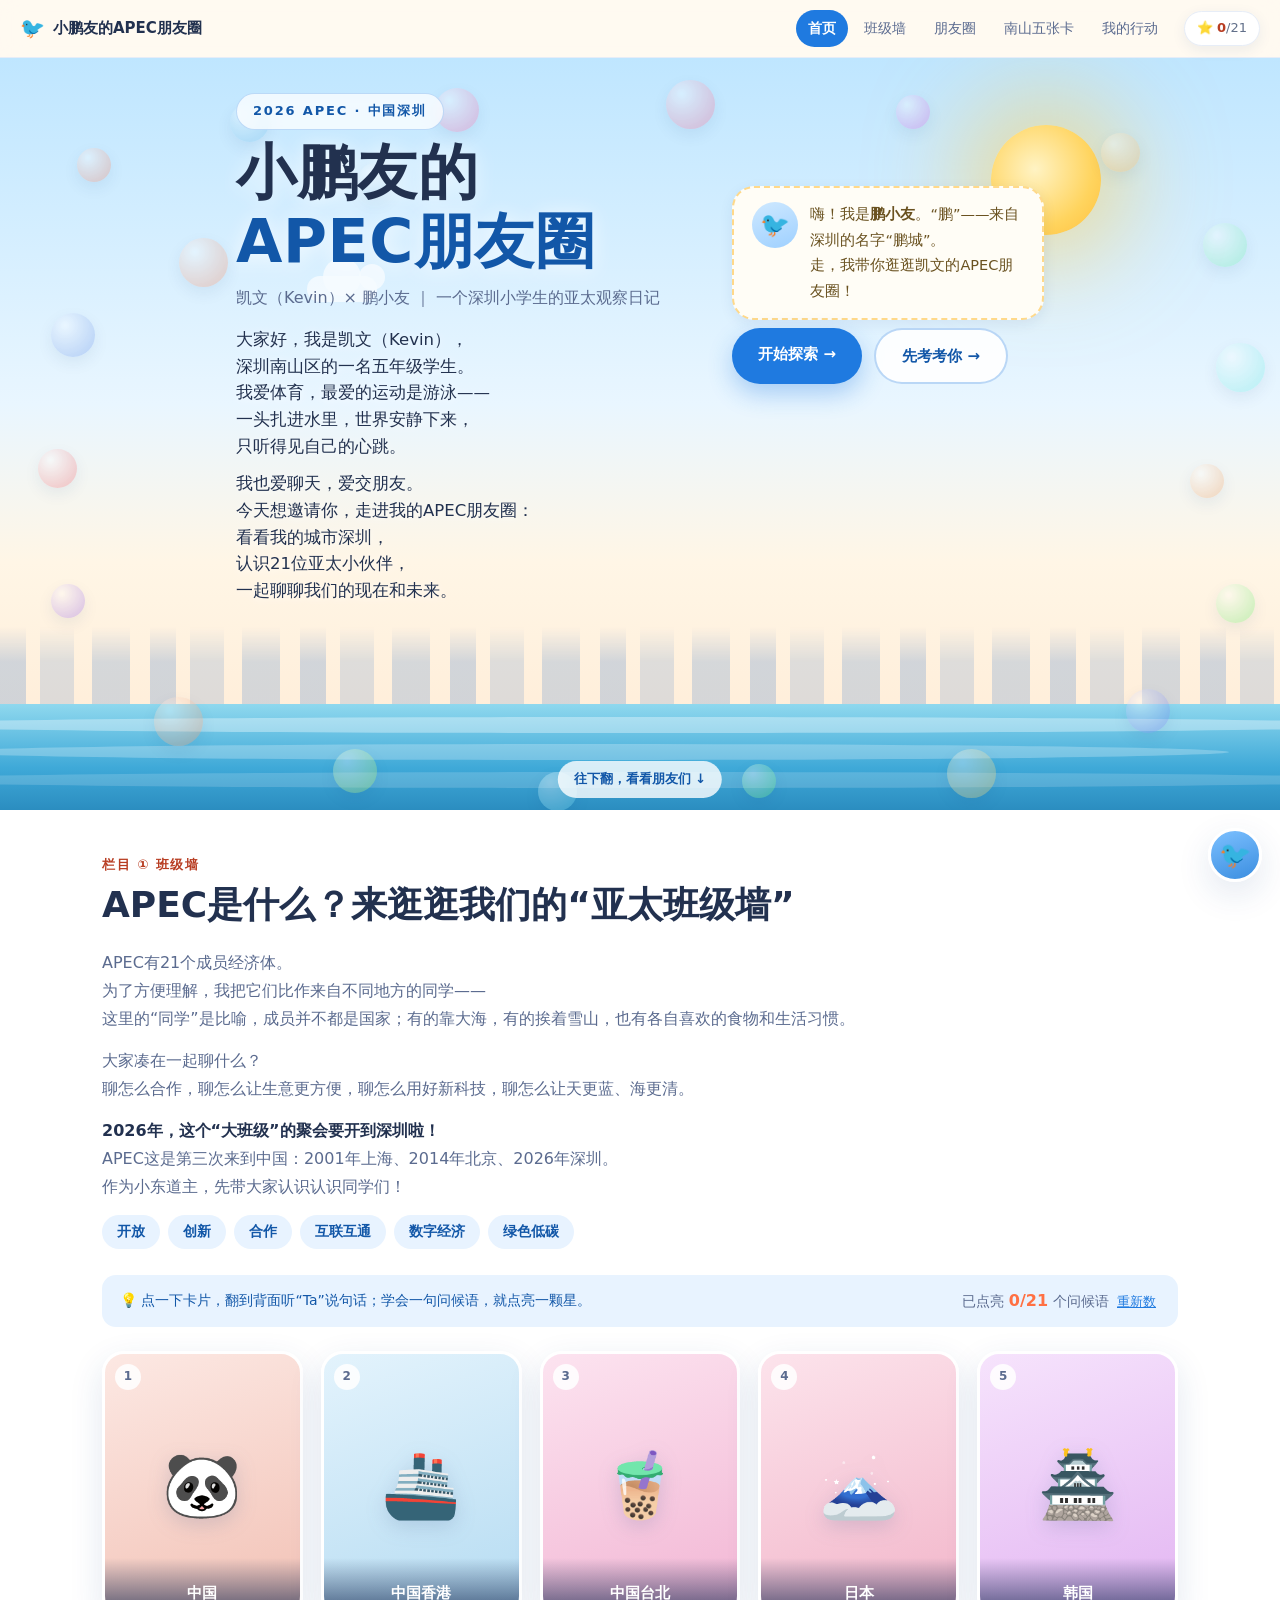
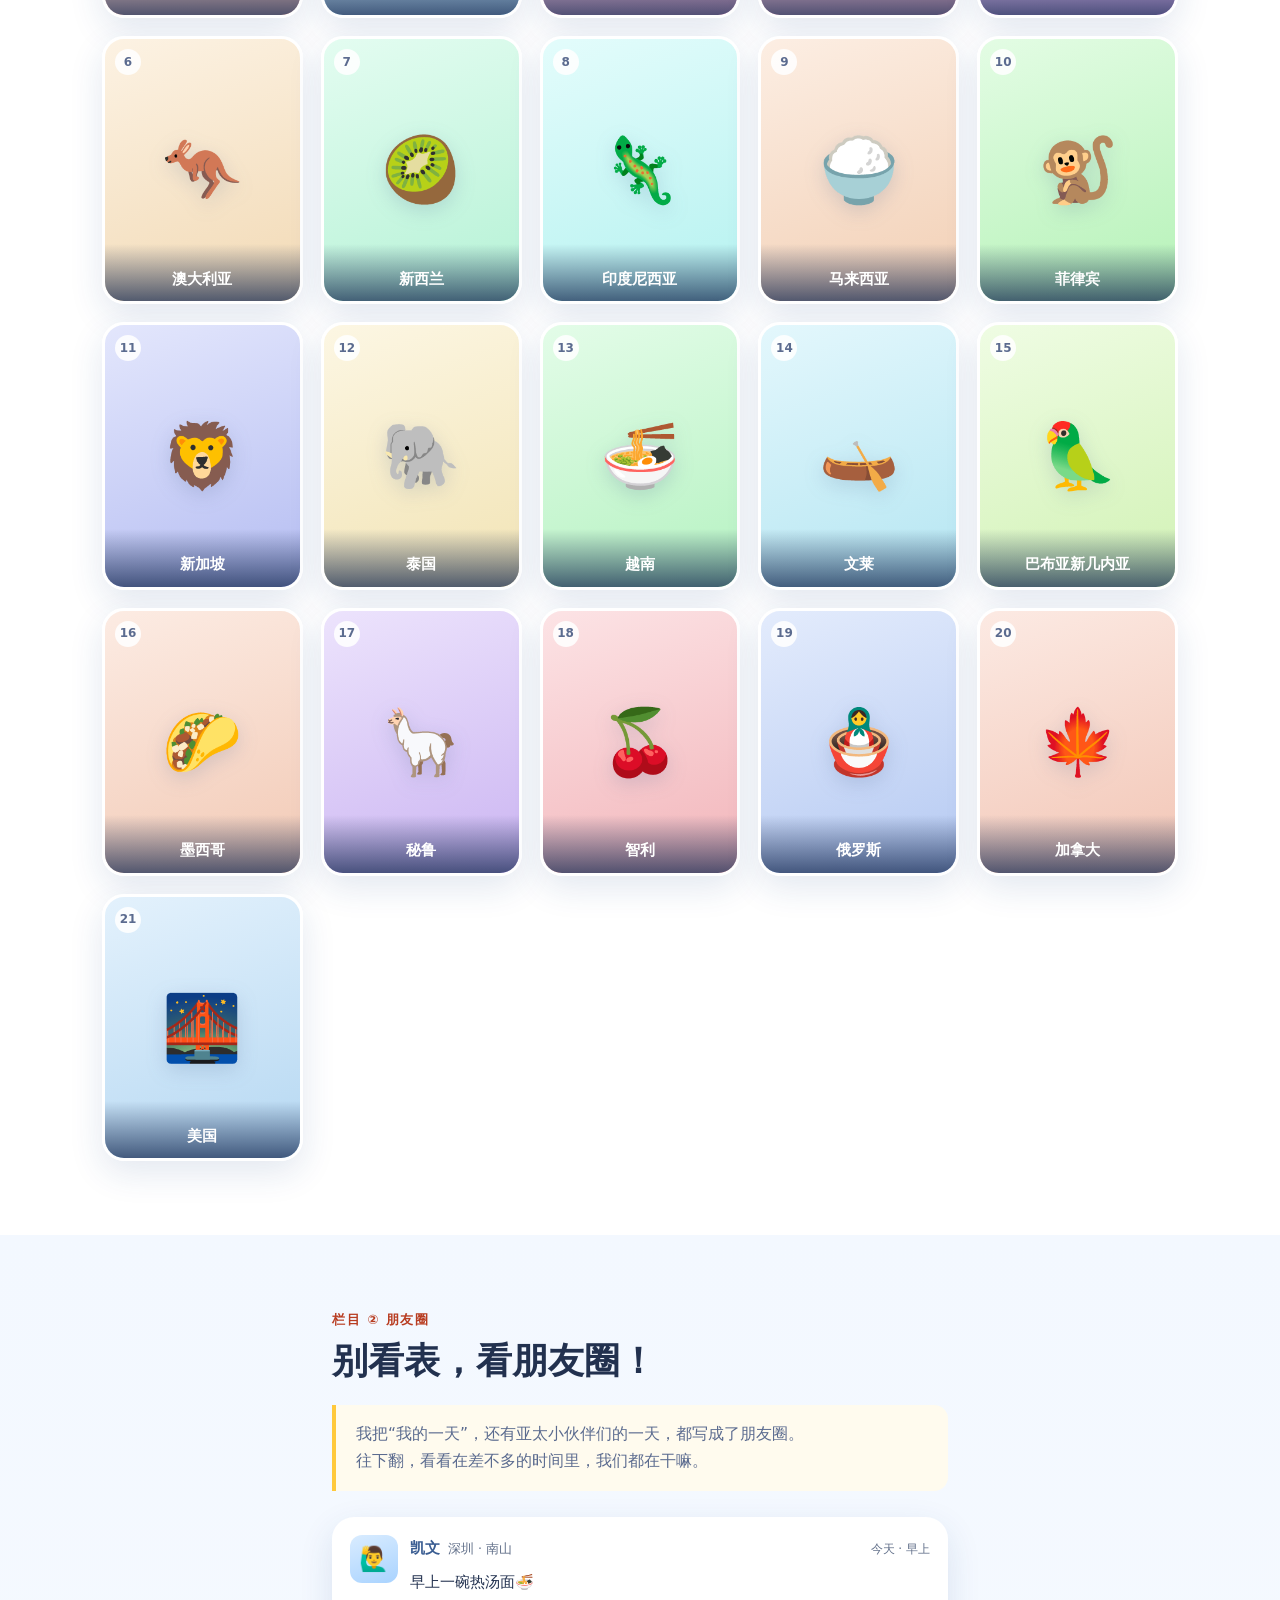
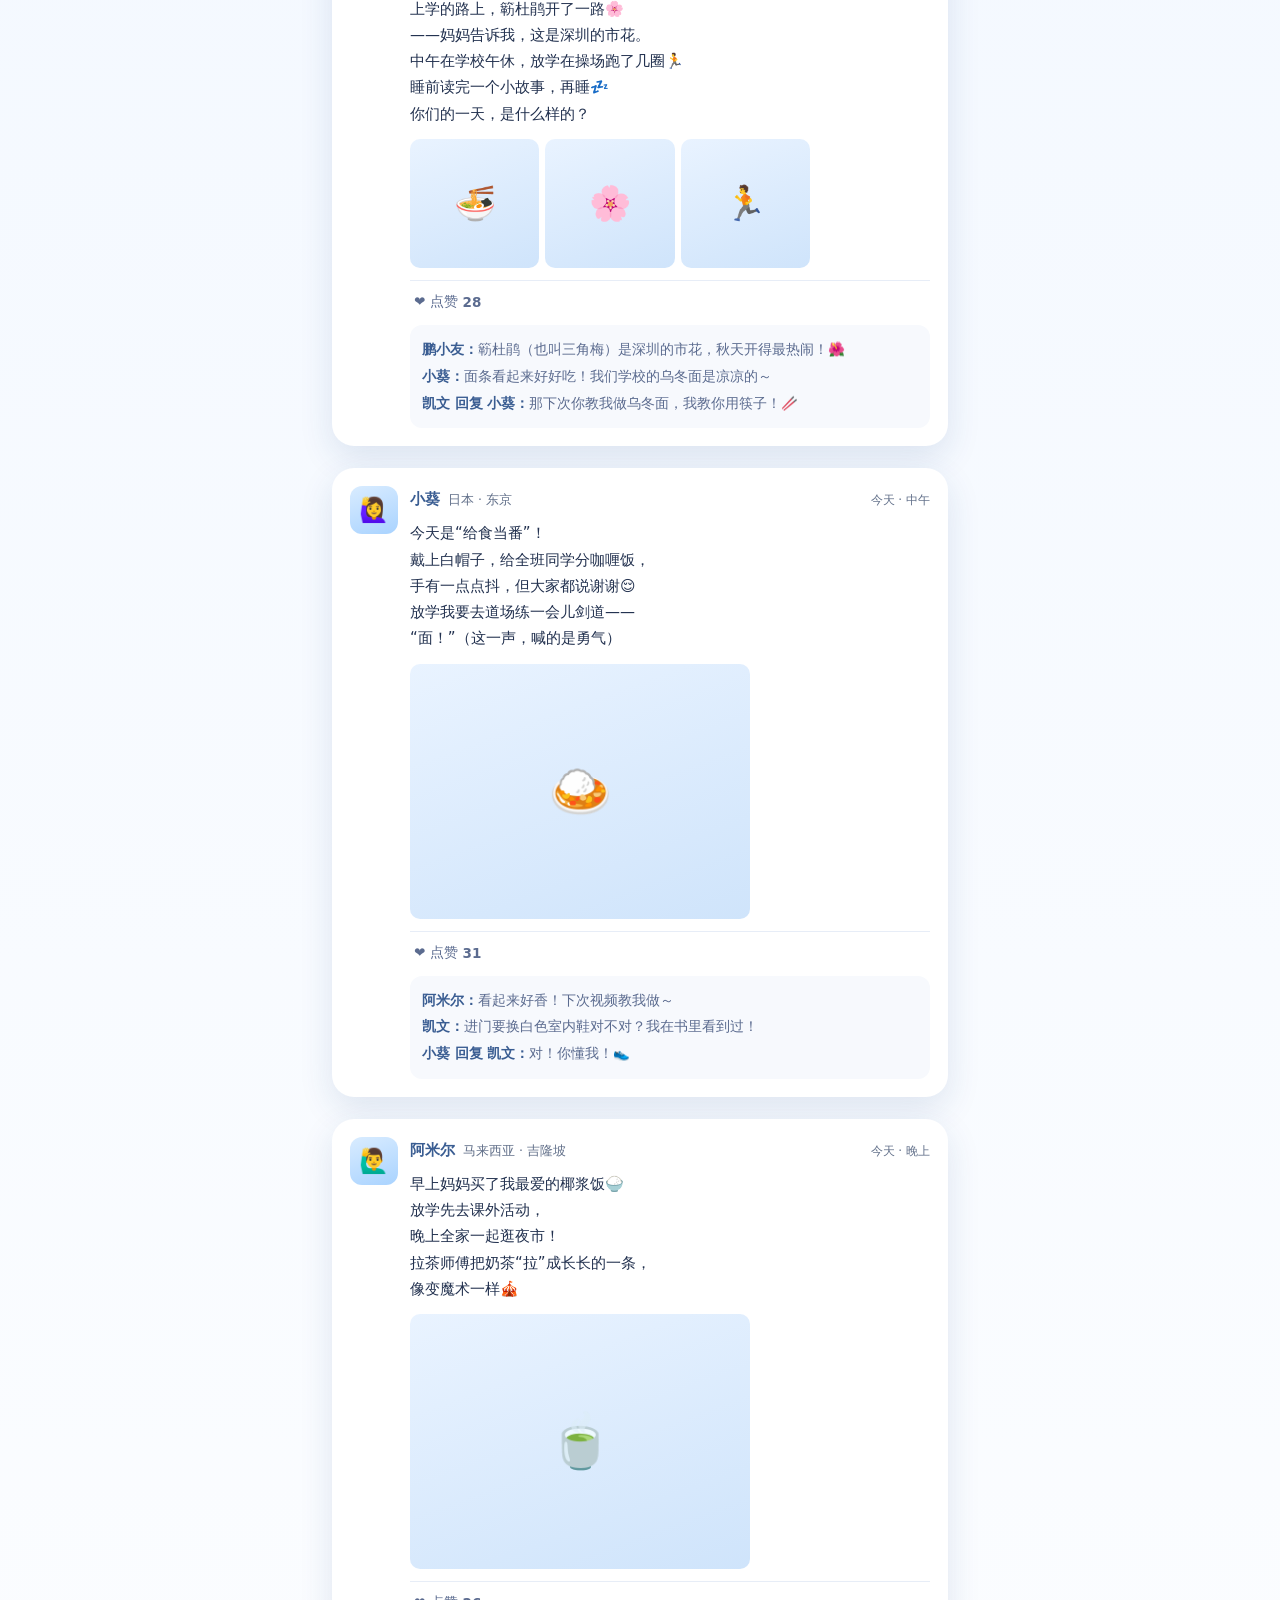
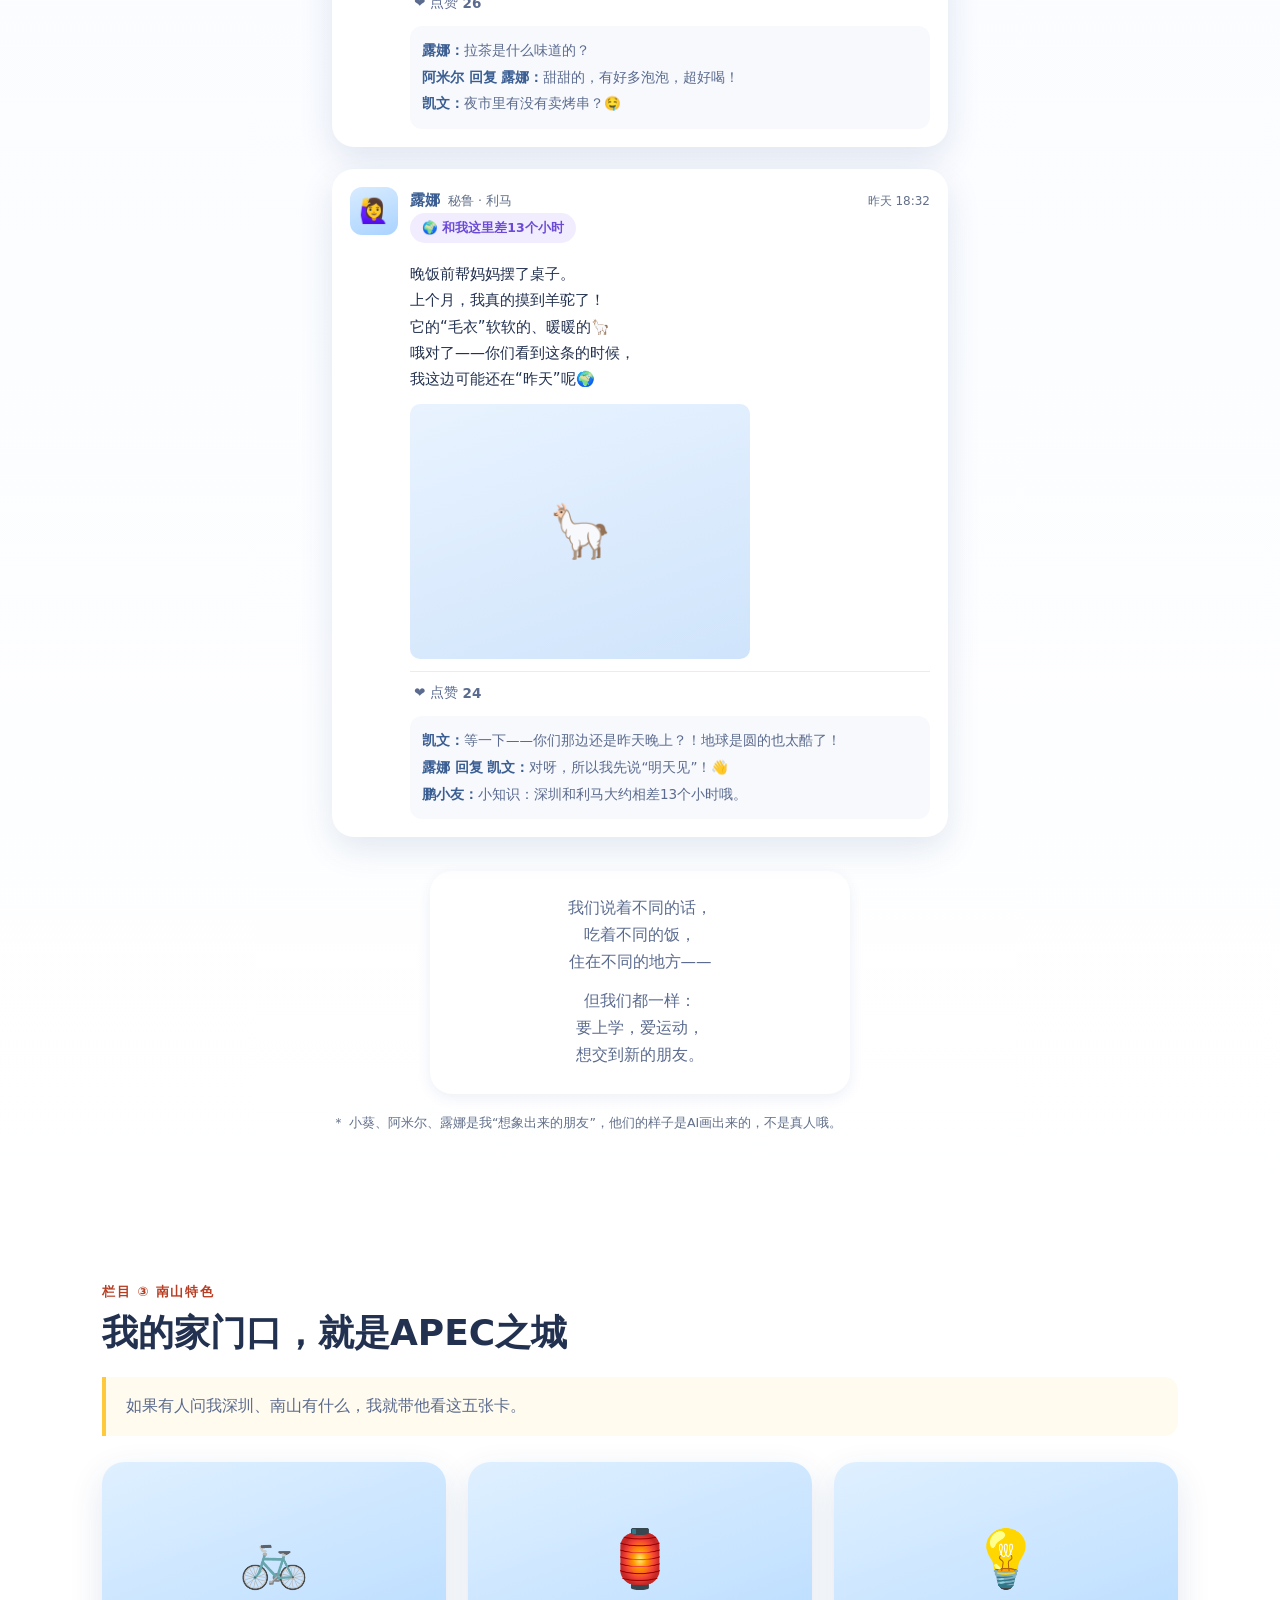
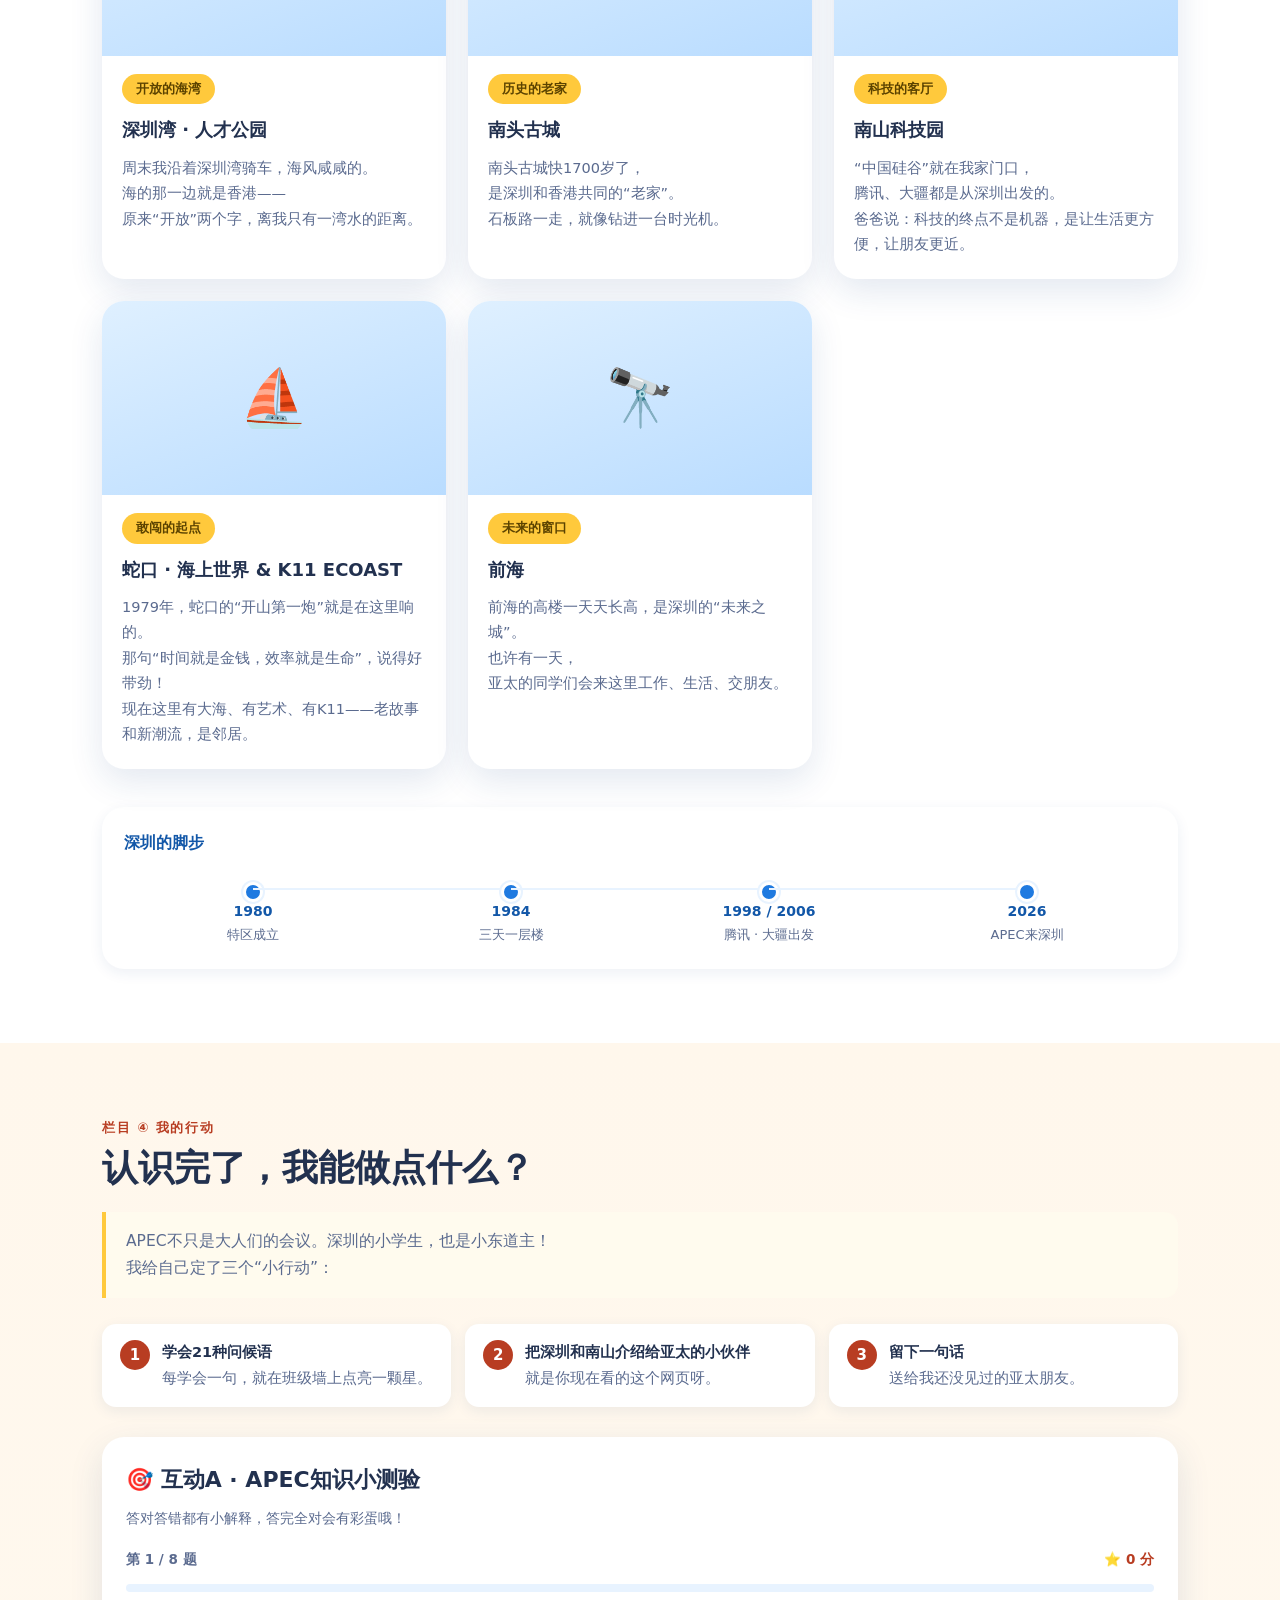
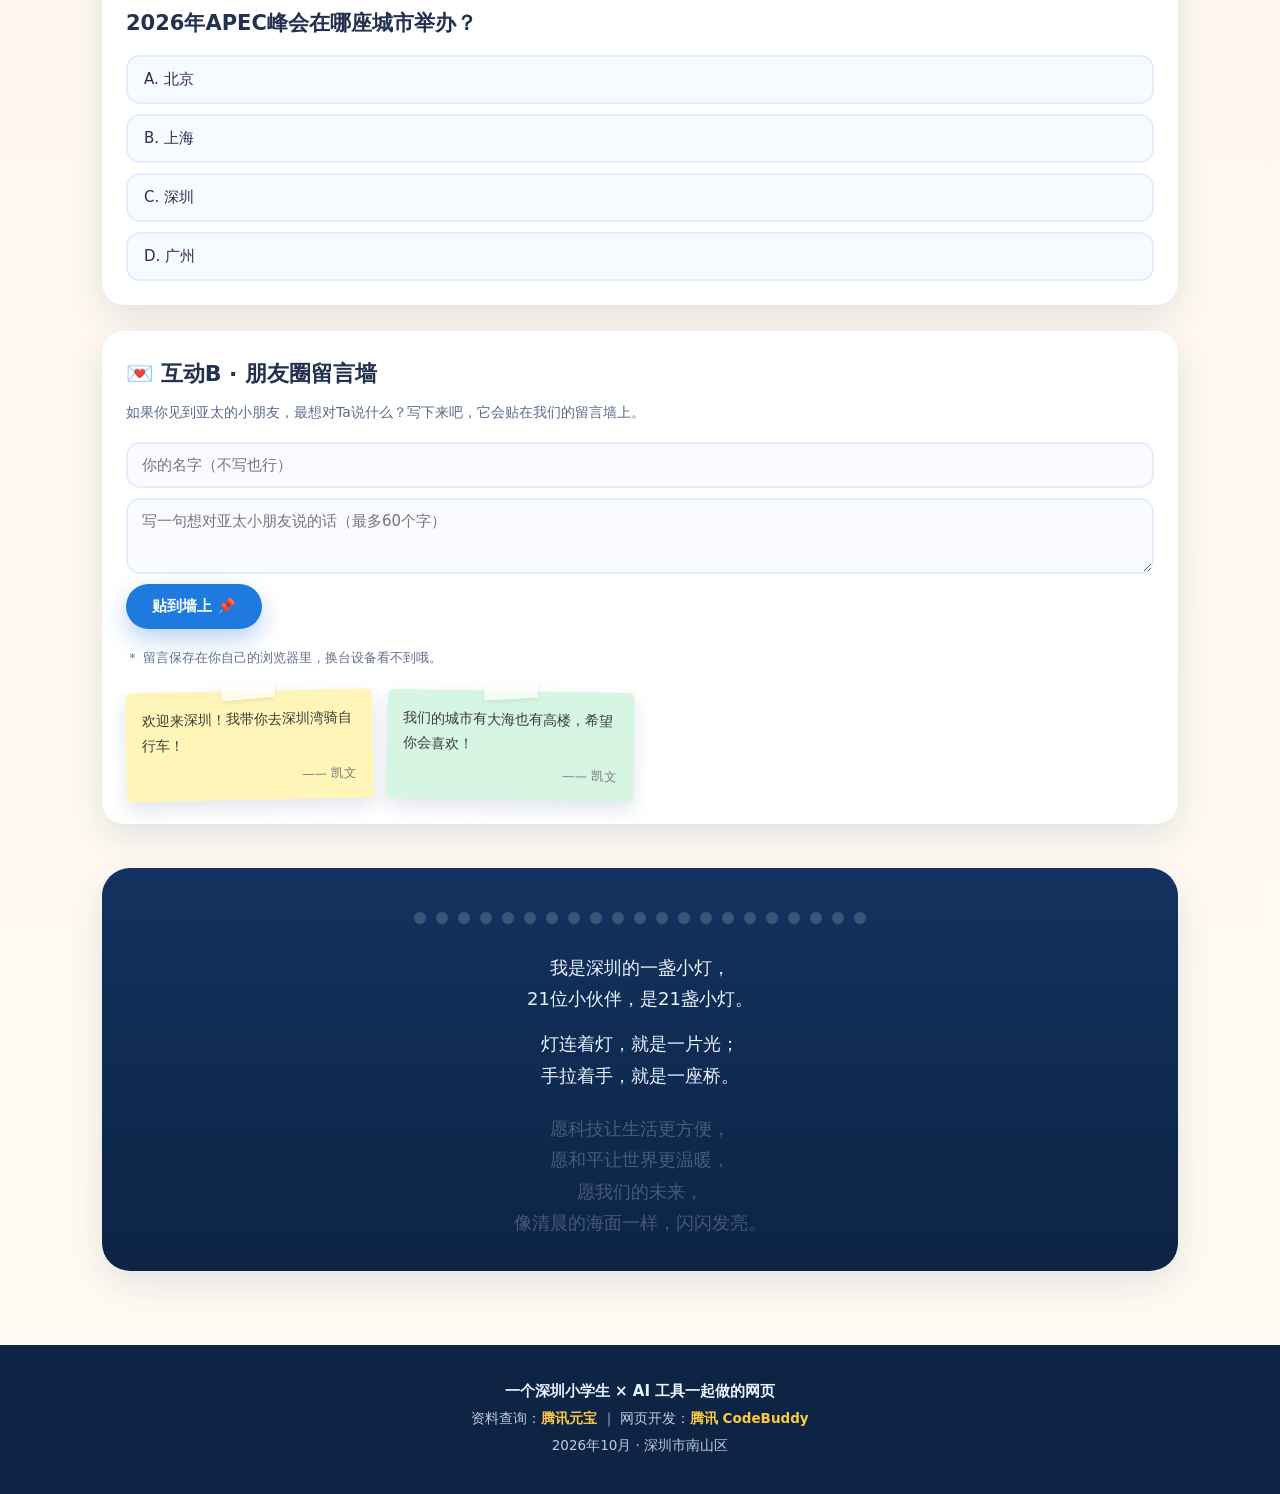
==== commit fcdaf754: "fix: improve desktop layout and accessibility" ====
--- a/web/index.html
+++ b/web/index.html
@@ -84,7 +84,7 @@
     <h2>APEC是什么？来逛逛我们的“亚太班级墙”</h2>
 
     <div class="lead reveal">
-      <p>我们班有几十位同学。<br>如果把亚太地区看成一个班级，那这个班里，有21位“经济体”同学——<br>有的住在大海边，有的住在雪山旁，有的爱吃面，有的爱吃米。</p>
+      <p>APEC有21个成员经济体。<br>为了方便理解，我把它们比作来自不同地方的同学——<br>这里的“同学”是比喻，成员并不都是国家；有的靠大海，有的挨着雪山，也有各自喜欢的食物和生活习惯。</p>
       <p>大家凑在一起聊什么？<br>聊怎么合作，聊怎么让生意更方便，聊怎么用好新科技，聊怎么让天更蓝、海更清。</p>
       <p><b>2026年，这个“大班级”的聚会要开到深圳啦！</b><br>APEC这是第三次来到中国：2001年上海、2014年北京、2026年深圳。<br>作为小东道主，先带大家认识认识同学们！</p>
     </div>
@@ -175,8 +175,8 @@
         <p class="panel-sub">如果你见到亚太的小朋友，最想对Ta说什么？写下来吧，它会贴在我们的留言墙上。</p>
       </div>
       <form class="note-form" id="noteForm" autocomplete="off">
-        <input type="text" id="noteName" maxlength="12" placeholder="你的名字（不写也行）">
-        <textarea id="noteText" maxlength="60" placeholder="写一句想对亚太小朋友说的话（最多60个字）" required></textarea>
+        <input type="text" id="noteName" maxlength="12" placeholder="你的名字（不写也行）" aria-label="姓名，可不填，最多12个字">
+        <textarea id="noteText" maxlength="60" placeholder="写一句想对亚太小朋友说的话（最多60个字）" aria-label="留言内容，最多60个字" required></textarea>
         <button class="btn primary" type="submit">贴到墙上 📌</button>
       </form>
       <p class="tiny-note">＊ 留言保存在你自己的浏览器里，换台设备看不到哦。</p>
@@ -206,7 +206,7 @@
 <!-- ===== 页脚 ===== -->
 <footer class="footer">
   <p class="f1">一个深圳小学生 × AI 工具一起做的网页</p>
-  <p class="f2">资料查询：<b id="creditResearch">腾讯元宝</b> ｜ 网页开发：<b id="creditCode">腾讯 CodeBuddy</b> ｜ 插画：<b id="creditArt">【插画工具名待填】</b></p>
+  <p class="f2">资料查询：<b id="creditResearch">腾讯元宝</b> ｜ 网页开发：<b id="creditCode">腾讯 CodeBuddy</b></p>
   <p class="f3">2026年10月 · 深圳市南山区</p>
 </footer>
 
--- a/web/css/style.css
+++ b/web/css/style.css
@@ -5,13 +5,14 @@
 :root{
   --ink:#22314f;
   --ink-2:#5b6b8f;
-  --ink-3:#8b98b5;
+  --ink-3:#62708a;
   --cream:#fffaf1;
   --paper:#ffffff;
   --blue:#1f7ae0;
   --blue-d:#1257a8;
   --blue-l:#e8f3ff;
   --coral:#ff7043;
+  --coral-ink:#b83d22;
   --sun:#ffc93c;
   --mint:#2fc39b;
   --pink:#ff8fb1;
@@ -62,7 +63,7 @@
 .nav-link:hover{background:var(--blue-l);color:var(--blue-d)}
 .nav-link.active{background:var(--blue);color:#fff;font-weight:600}
 .nav-meter{
-  font-size:13px;font-weight:700;color:var(--coral);
+  font-size:13px;font-weight:700;color:var(--coral-ink);
   background:#fff;border:1px solid var(--line);border-radius:999px;
   padding:5px 12px;white-space:nowrap;box-shadow:var(--shadow-s);
 }
@@ -200,7 +201,7 @@
 
 /* ---------- 通用区块 ---------- */
 .section{padding:74px 0;position:relative;scroll-margin-top:64px}
-.section-kicker{margin:0 0 6px;font-size:13px;font-weight:800;letter-spacing:.12em;color:var(--coral)}
+.section-kicker{margin:0 0 6px;font-size:13px;font-weight:800;letter-spacing:.12em;color:var(--coral-ink)}
 h2{margin:0 0 20px;font-size:clamp(24px,4.4vw,36px);line-height:1.3}
 h3{margin:0;font-size:clamp(18px,3vw,22px)}
 .lead p{margin:0 0 14px;color:var(--ink-2);font-size:16px}
@@ -235,13 +236,13 @@
 
 .card-grid{display:grid;grid-template-columns:repeat(auto-fill,minmax(168px,1fr));gap:18px}
 .card{
-  perspective:1100px;aspect-ratio:3/4;cursor:pointer;font-family:inherit;
-  scroll-margin-top:80px;outline:none;
-}
-.card:focus-visible .card-front,.card:focus-visible .card-back{box-shadow:0 0 0 4px rgba(31,122,224,.45),var(--shadow)}
+  perspective:1100px;aspect-ratio:3/4;scroll-margin-top:80px;
+}
+.card-front:focus-visible{outline:4px solid var(--blue);outline-offset:3px}
+.cb-star:focus-visible,.cb-flip:focus-visible{outline:3px solid var(--blue);outline-offset:2px}
 .card-inner{position:relative;width:100%;height:100%;transition:transform .6s cubic-bezier(.4,.2,.2,1);transform-style:preserve-3d}
 .card.flipped .card-inner{transform:rotateY(180deg)}
-/* 背面朝前时，正面不再接收点击；星星按钮才能点得到 */
+/* Inert and aria-hidden in the markup keep the rotated-away face out of interaction. */
 .card:not(.flipped) .card-back{pointer-events:none}
 .card.flipped .card-front{pointer-events:none}
 .card-face{
@@ -249,7 +250,11 @@
   backface-visibility:hidden;-webkit-backface-visibility:hidden;
   box-shadow:var(--shadow);border:3px solid #fff;
 }
-.card-front{background:linear-gradient(160deg,hsl(var(--h) 82% 94%),hsl(var(--h) 70% 83%))}
+.card-front{
+  display:block;width:100%;height:100%;padding:0;text-align:inherit;
+  font:inherit;color:inherit;cursor:pointer;appearance:none;-webkit-appearance:none;
+  background:linear-gradient(160deg,hsl(var(--h) 82% 94%),hsl(var(--h) 70% 83%));
+}
 .card-front .ph{
   position:absolute;inset:0;display:grid;place-items:center;font-size:64px;
   filter:drop-shadow(0 6px 10px rgba(60,90,140,.18));
@@ -273,12 +278,18 @@
 .card-back .cb-name{margin:0;font-size:14px;font-weight:800;color:var(--blue-d)}
 .card-back .cb-text{margin:0;font-size:13.5px;color:var(--ink-2);line-height:1.65;flex:1;overflow:auto}
 .cb-star{
-  border:2px solid var(--sun);background:#fffbeb;color:#9a7000;
+  border:2px solid var(--sun);background:#fffbeb;color:#805b00;
   font-family:inherit;font-size:12.5px;font-weight:700;cursor:pointer;
   padding:7px 10px;border-radius:999px;transition:.2s;
 }
+.cb-star:disabled{cursor:default}
 .cb-star:hover{background:#fff3c9}
 .cb-star.on{background:var(--sun);color:#5c4300;border-color:#e8a800}
+.cb-flip{
+  align-self:center;border:0;background:none;color:var(--blue-d);font-family:inherit;
+  font-size:12px;font-weight:700;cursor:pointer;text-decoration:underline;
+  text-underline-offset:3px;padding:2px 4px;
+}
 
 /* ---------- 朋友圈 ---------- */
 .feed{display:flex;flex-direction:column;gap:22px}
@@ -316,8 +327,8 @@
   border:none;background:none;font-family:inherit;font-size:13.5px;color:var(--ink-2);
   cursor:pointer;display:inline-flex;align-items:center;gap:5px;padding:2px 4px;transition:.2s;
 }
-.like-btn:hover{color:var(--coral)}
-.like-btn.liked{color:var(--coral);font-weight:700}
+.like-btn:hover{color:var(--coral-ink)}
+.like-btn.liked{color:var(--coral-ink);font-weight:700}
 .like-btn.pop{animation:likePop .45s}
 @keyframes likePop{40%{transform:scale(1.28)}}
 .comments{margin:12px 0 0;padding:10px 12px;list-style:none;background:#f7f9fd;border-radius:12px;font-size:13.5px}
@@ -369,7 +380,7 @@
 .plans p{margin:0;font-size:14.5px;color:var(--ink-2)}
 .plans b{color:var(--ink)}
 .plan-num{
-  flex:0 0 30px;width:30px;height:30px;border-radius:50%;background:var(--coral);color:#fff;
+  flex:0 0 30px;width:30px;height:30px;border-radius:50%;background:var(--coral-ink);color:#fff;
   display:grid;place-items:center;font-weight:800;font-size:15px;
 }
 .panel{background:#fff;border-radius:var(--radius);box-shadow:var(--shadow);padding:24px;margin-bottom:26px;scroll-margin-top:80px}
@@ -379,7 +390,7 @@
 /* 测验 */
 .quiz-top{display:flex;align-items:center;gap:12px;margin-bottom:16px;flex-wrap:wrap}
 .quiz-count{font-size:13.5px;font-weight:700;color:var(--ink-2)}
-.quiz-score{font-size:13.5px;font-weight:700;color:var(--coral);margin-left:auto}
+.quiz-score{font-size:13.5px;font-weight:700;color:var(--coral-ink);margin-left:auto}
 .progress{flex:1 1 100%;height:8px;background:var(--blue-l);border-radius:999px;overflow:hidden}
 .progress i{display:block;height:100%;width:0;background:linear-gradient(90deg,var(--sun),var(--coral));transition:width .35s}
 .quiz-q{font-size:clamp(17px,3vw,21px);margin:0 0 16px;line-height:1.5}
@@ -469,6 +480,50 @@
   position:fixed;right:18px;bottom:84px;z-index:66;max-width:min(300px,78vw);
   background:#fff;border-radius:var(--radius-s);padding:14px 16px;font-size:14px;
   box-shadow:var(--shadow);border:2px solid var(--sun);animation:noteIn .3s ease;
+}
+
+/* Desktop hero: keep the opening story and the next section in the first viewport. */
+@media (min-width:721px){
+  .hero{min-height:calc(100svh - 148px);padding:24px 32px 48px}
+  .hero-inner{
+    display:grid;grid-template-columns:minmax(0,1.18fr) minmax(280px,.82fr);
+    grid-template-areas:"kicker say" "title say" "subtitle say" "poem actions";
+    column-gap:48px;row-gap:8px;max-width:1000px;text-align:left;transform:translateY(-72px);
+  }
+  .hero-inner>.kicker{grid-area:kicker;justify-self:start;margin:0}
+  .hero-inner>h1{grid-area:title;margin:0}
+  .hero-inner>.subtitle{grid-area:subtitle;margin:0 0 8px}
+  .hero-inner>.poem{
+    grid-area:poem;margin:0;padding:0;max-width:520px;
+    background:none;backdrop-filter:none;border:0;border-radius:0;box-shadow:none;
+  }
+  .hero-inner>.poem p{line-height:1.5;text-shadow:0 1px 8px rgba(255,255,255,.9)}
+  .hero-inner>.pengyou-say{grid-area:say;align-self:end;max-width:380px;margin:0}
+  .hero-inner>.hero-actions{grid-area:actions;justify-content:flex-start;align-self:start}
+  .hero .sea{height:14%}
+  .hero .skyline{bottom:14%;height:110px}
+  .scroll-hint{bottom:12px}
+  .sec-wall{padding-top:44px}
+}
+
+@media (min-width:721px) and (max-width:1280px){
+  .bubble{opacity:.35}
+}
+
+@media (min-width:1281px){
+  .bubble:nth-child(3){left:14% !important;top:38% !important}
+  .bubble:nth-child(21){left:86% !important;top:45% !important}
+}
+
+@media (min-width:721px) and (max-height:850px){
+  .hero{padding:18px 28px 42px}
+  .hero-inner{column-gap:36px;row-gap:4px}
+  .hero-inner>.kicker{font-size:12px;padding:4px 12px}
+  .hero-inner>h1{font-size:clamp(38px,4.8vw,52px);line-height:1.08}
+  .hero-inner>.subtitle{font-size:14px;margin-bottom:2px}
+  .hero-inner>.poem p{font-size:15px;line-height:1.35}
+  .hero-inner>.pengyou-say{padding:10px 14px}
+  .hero-inner>.hero-actions .btn{font-size:14px;padding:10px 20px}
 }
 
 /* ---------- 滚动渐显 ---------- */
@@ -505,6 +560,7 @@
   *{animation-duration:.01ms !important;animation-iteration-count:1 !important;transition-duration:.01ms !important}
   html{scroll-behavior:auto}
   .reveal{opacity:1;transform:none}
+  .poem p{opacity:1;transform:none;animation:none}
 }
 
 /* 卡片背面文字和按钮的基础排版（div 版卡片需要重置默认外边距） */
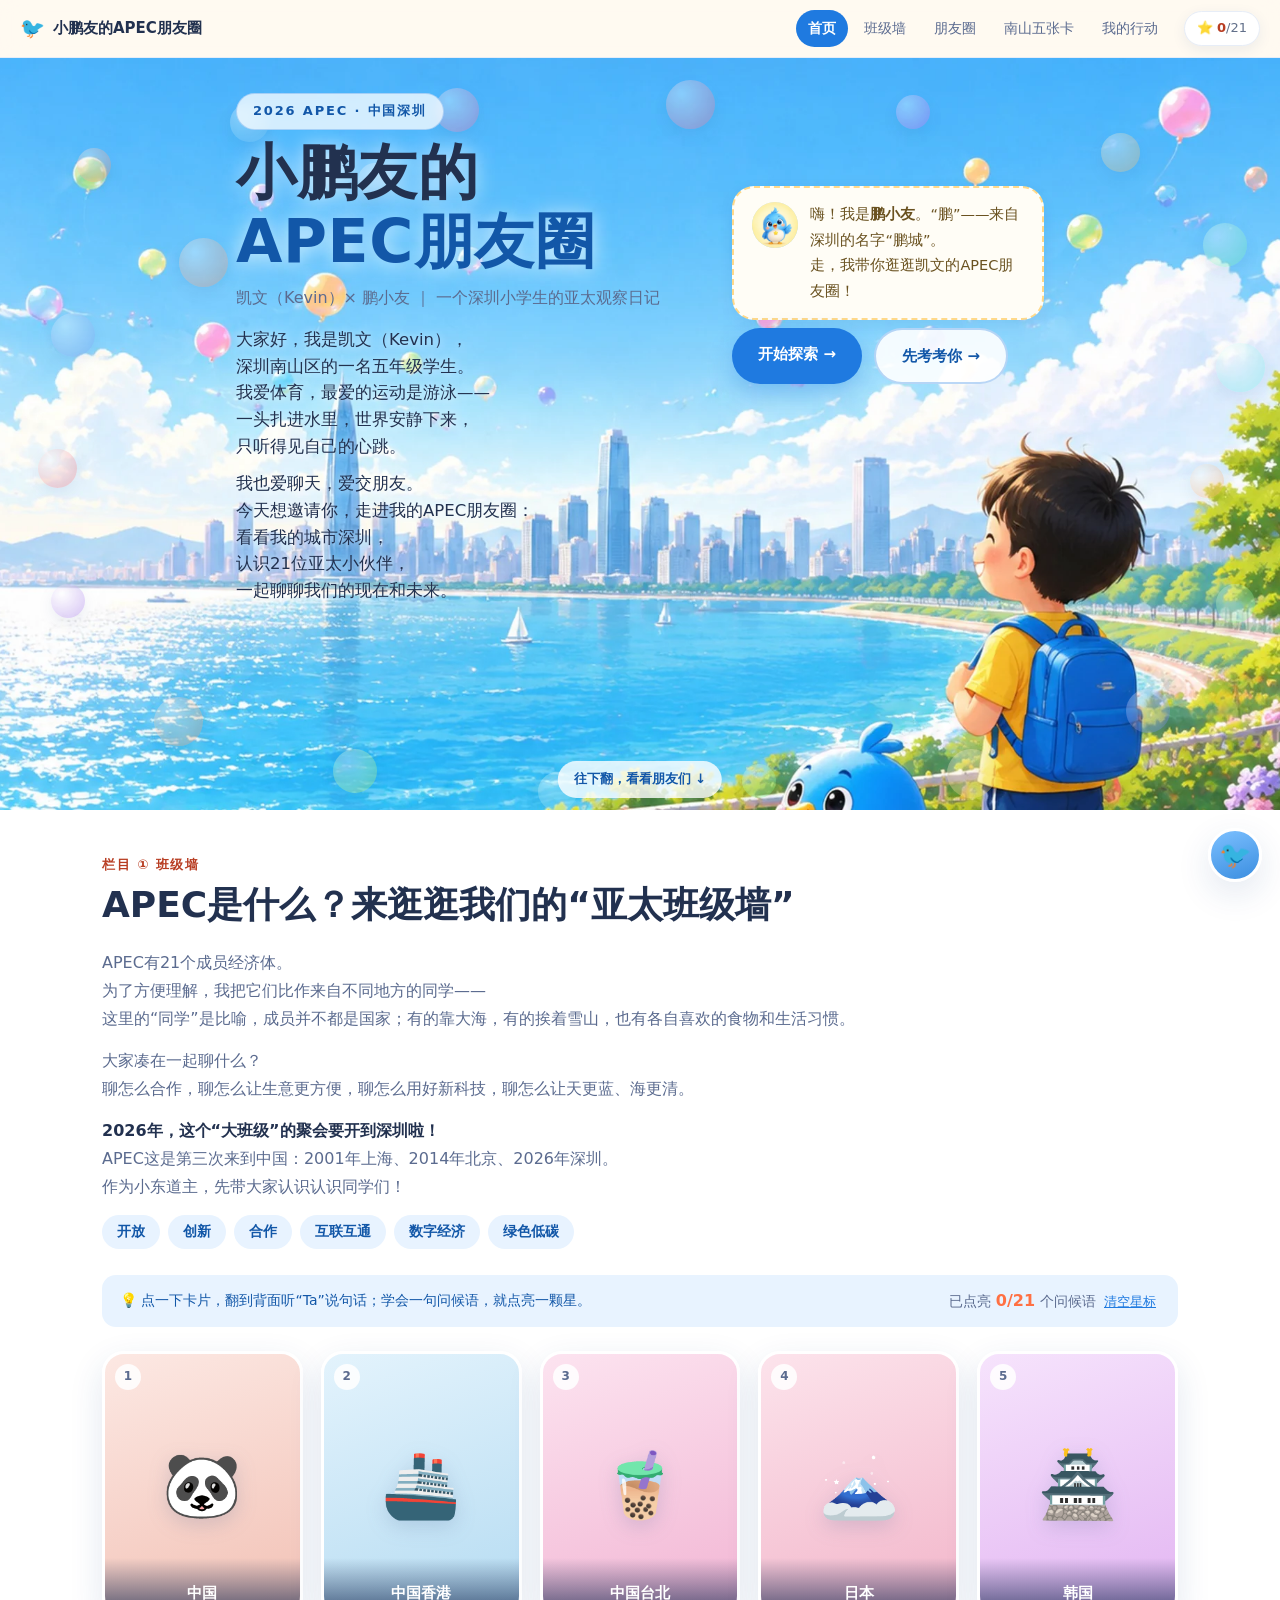
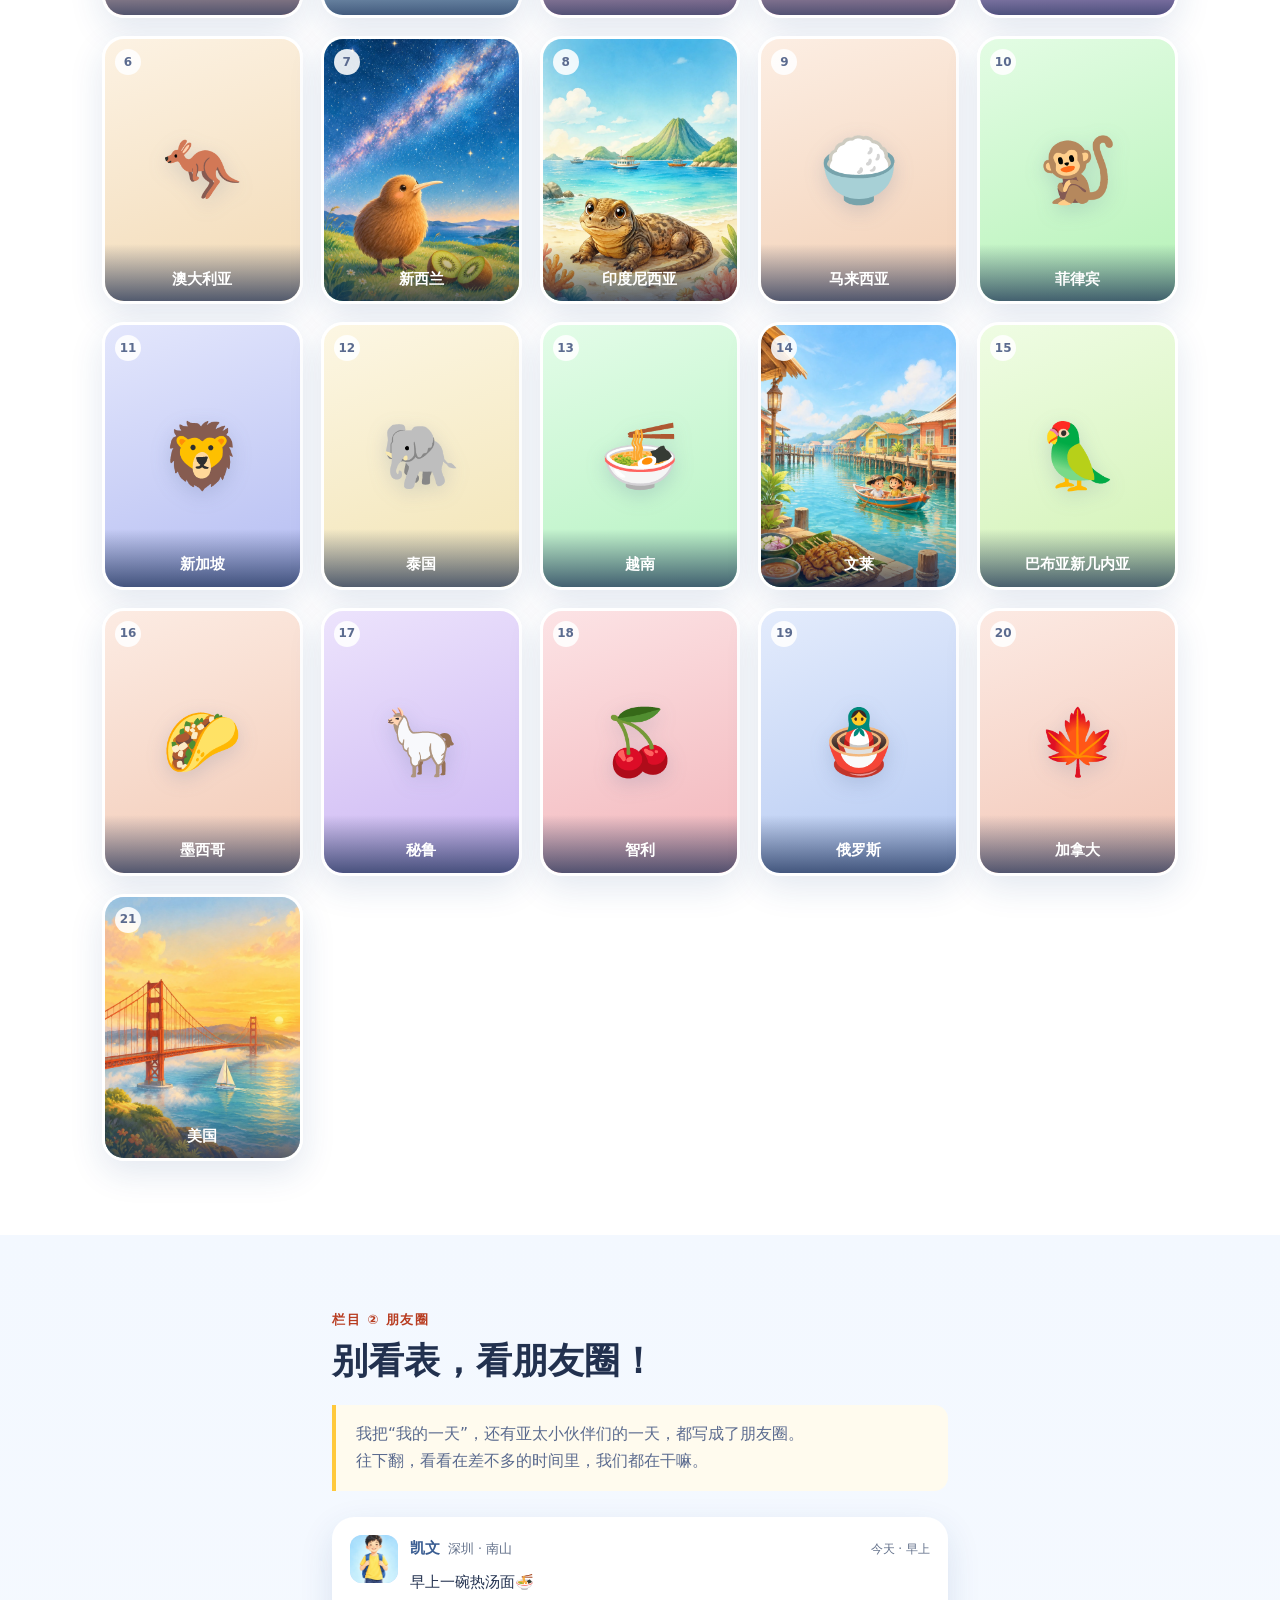
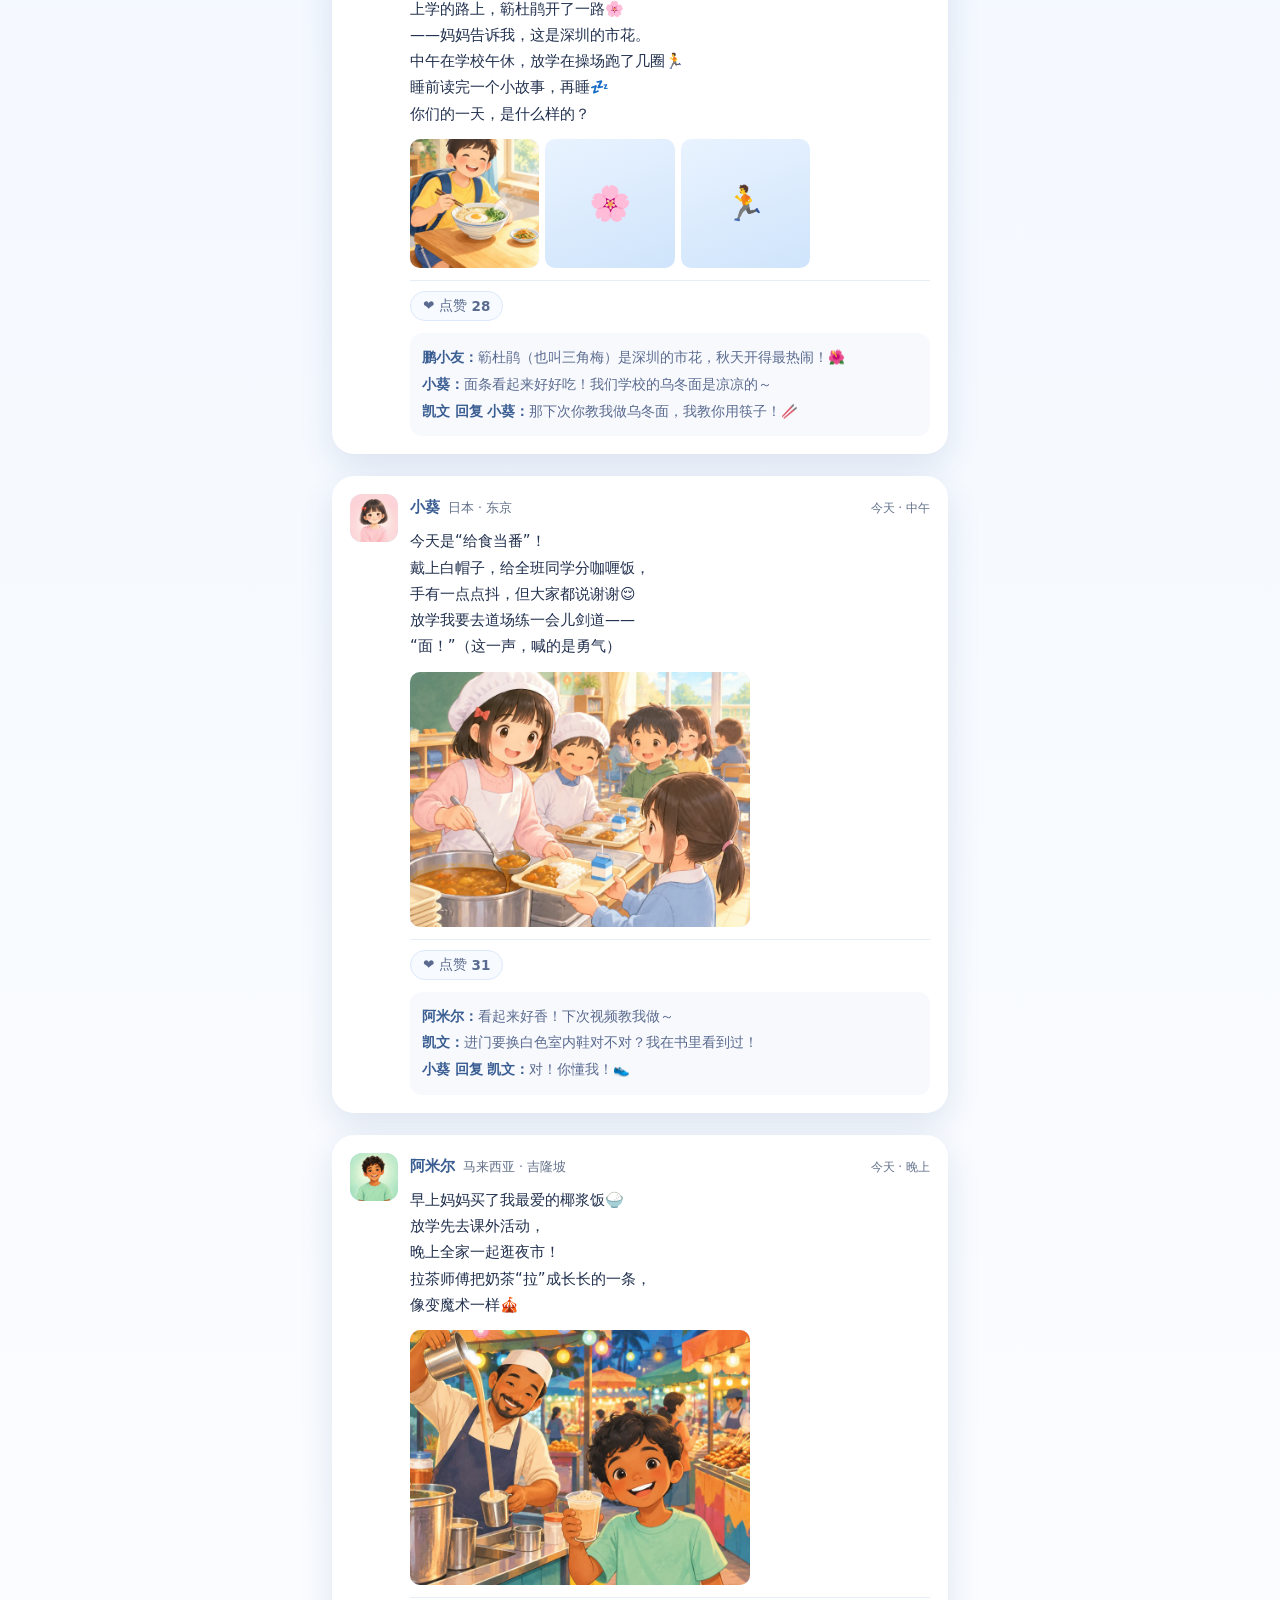
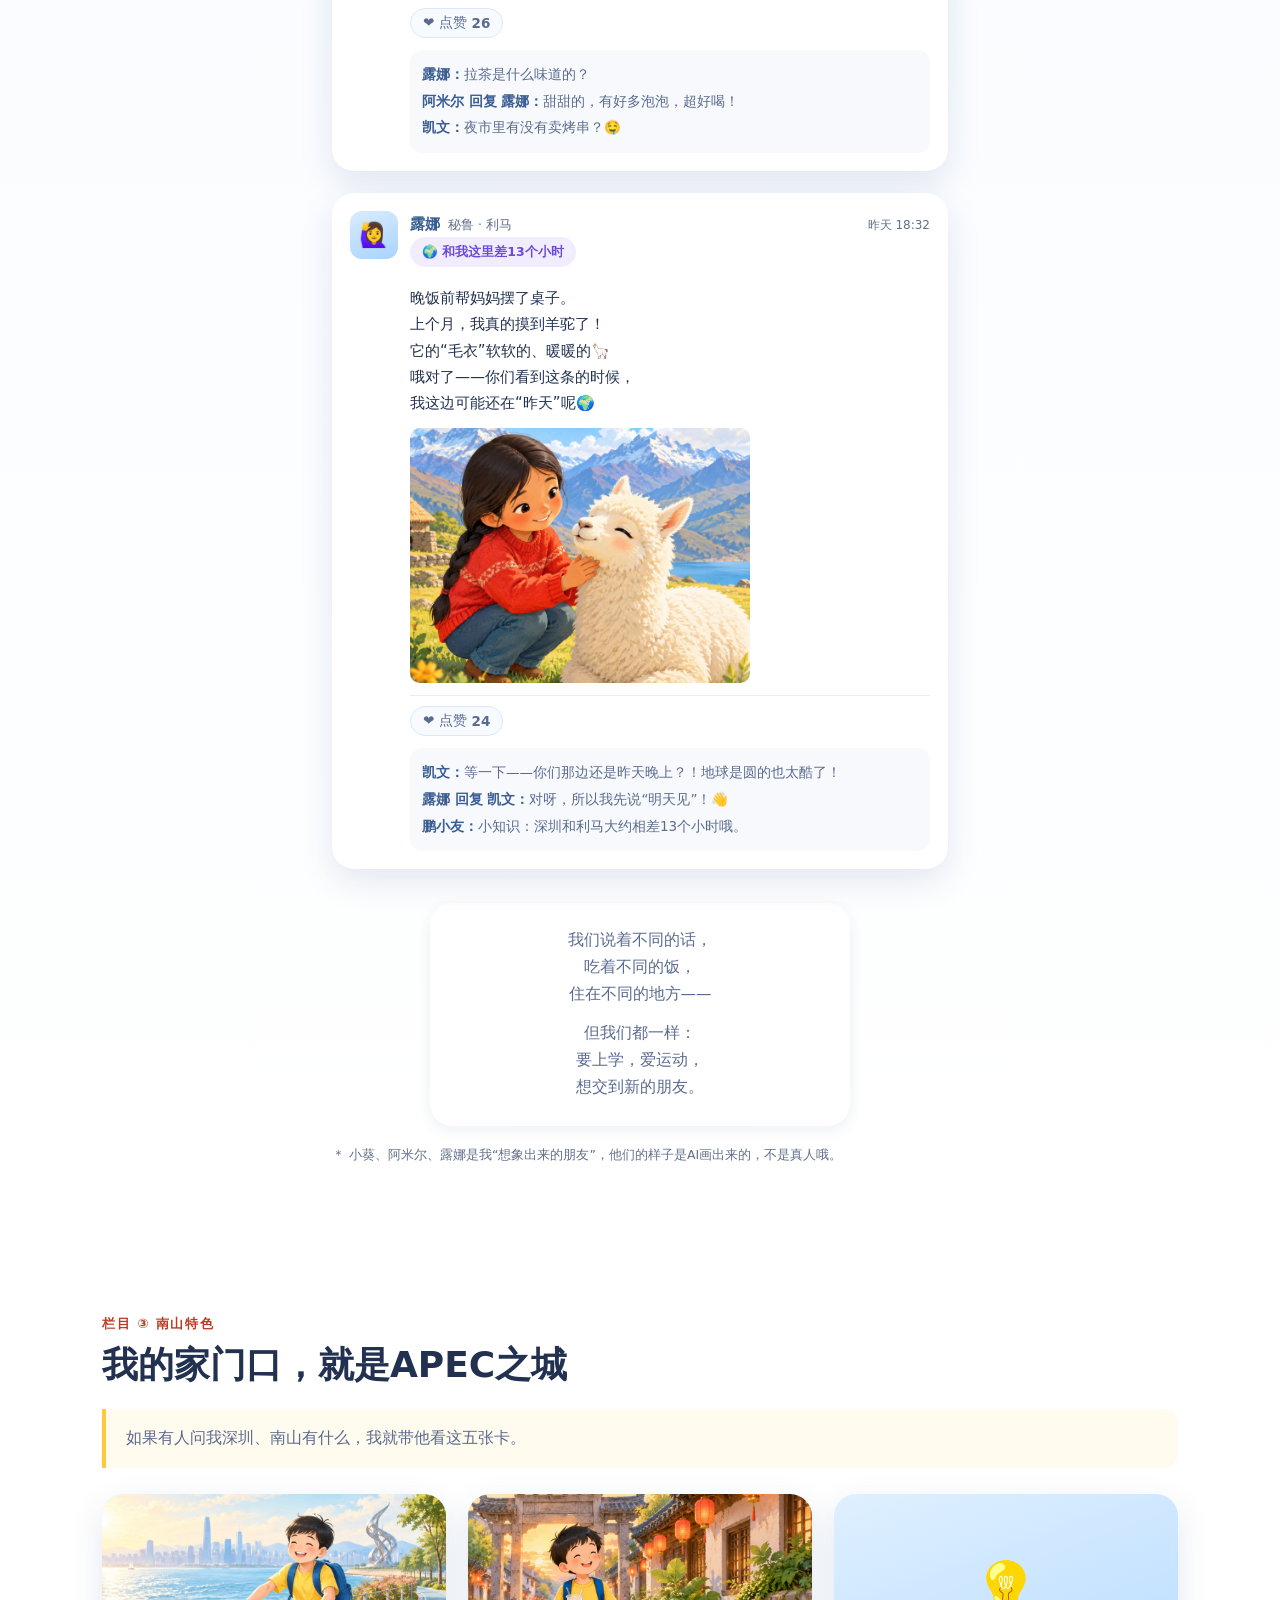
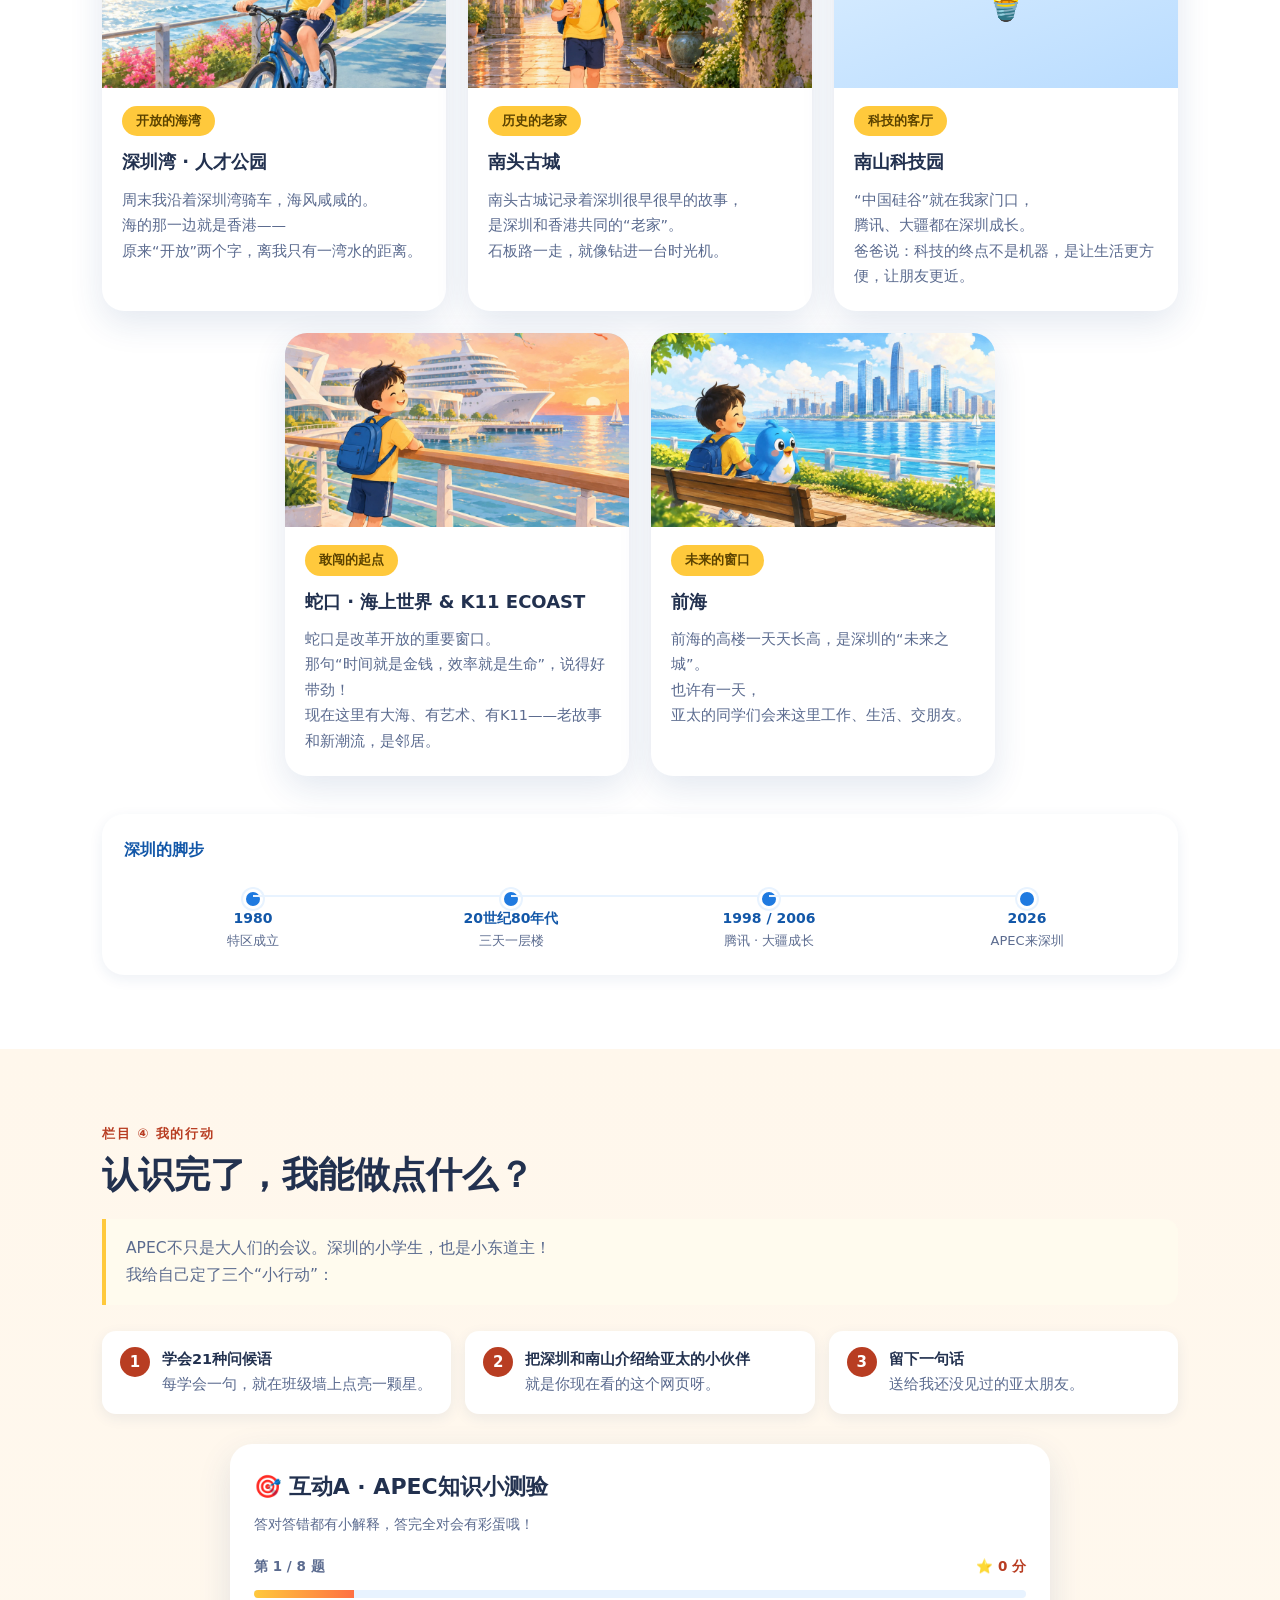
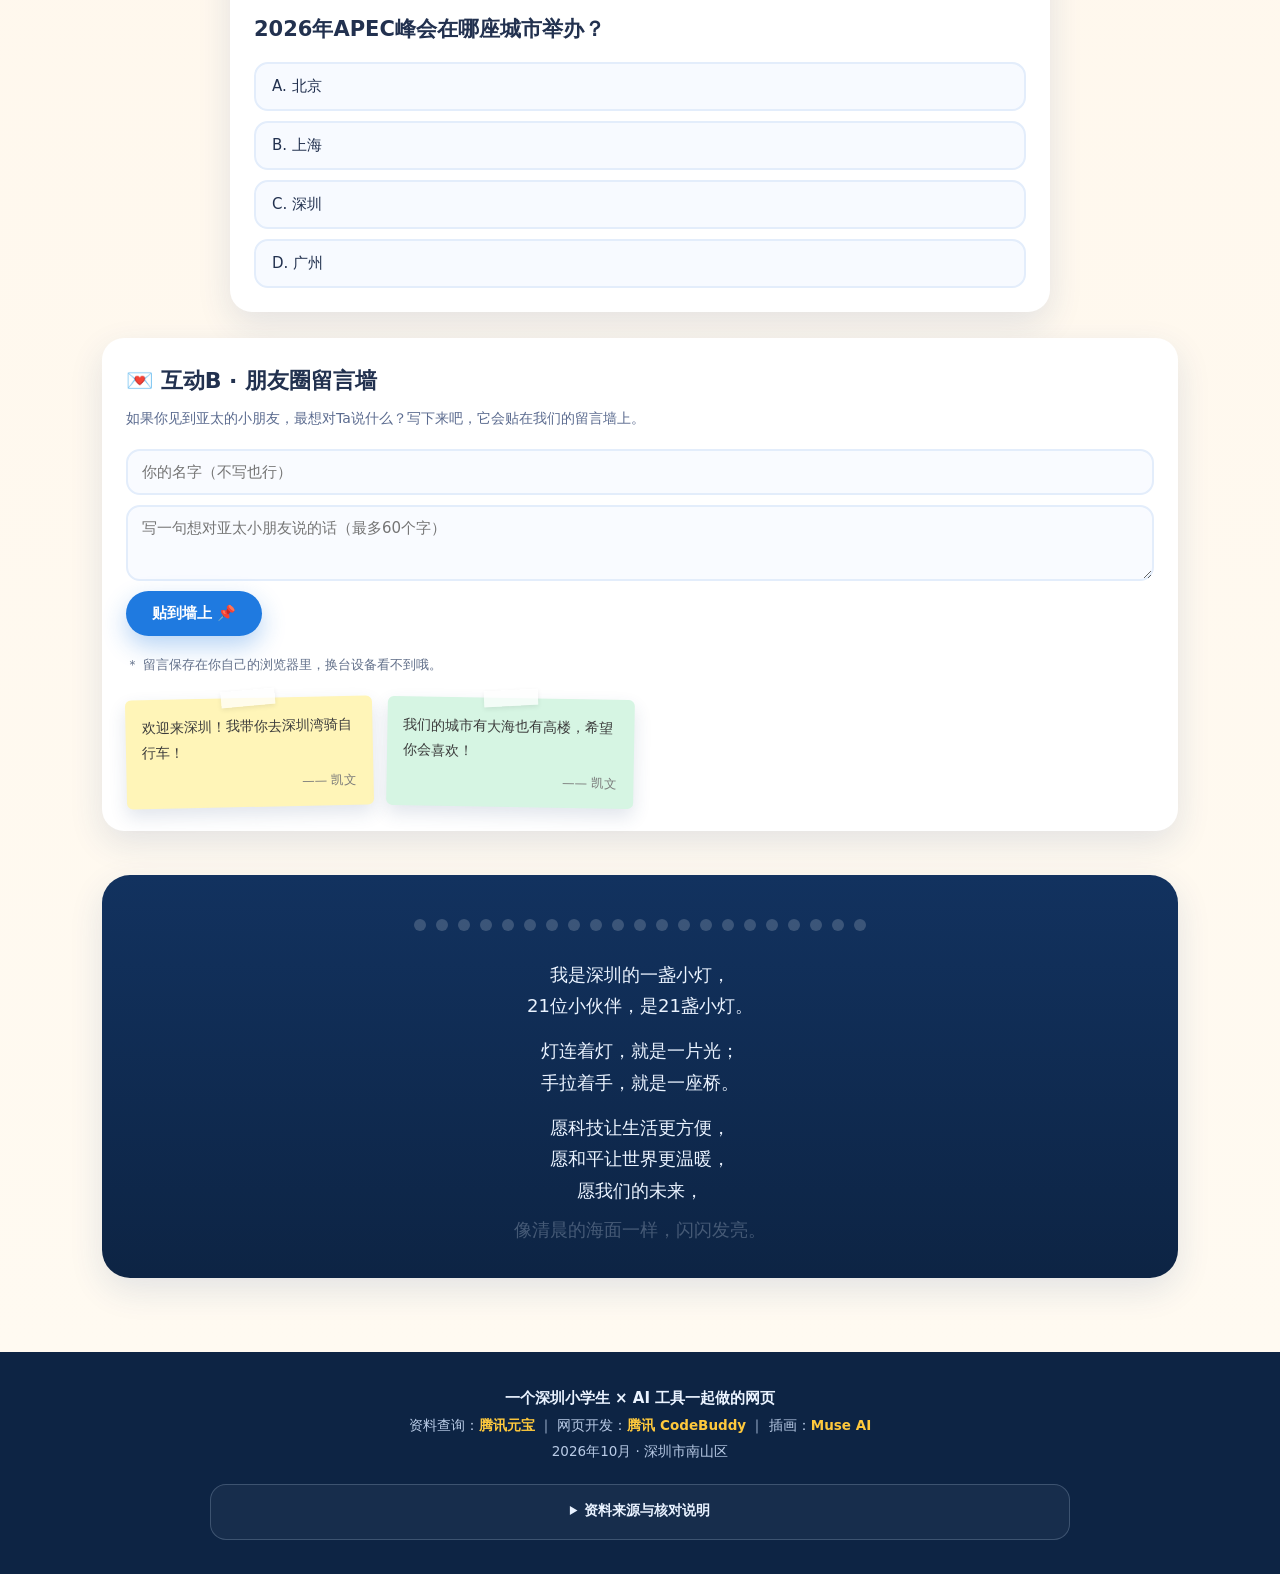
==== commit 2778c6ea: "feat: add Muse artwork, share preview and site resilience" ====
--- a/web/index.html
+++ b/web/index.html
@@ -6,8 +6,26 @@
 <title>小鹏友的APEC朋友圈 ｜ 一个深圳小学生的亚太观察日记</title>
 <meta name="description" content="2026年APEC来深圳啦！一个深圳南山的五年级小学生，带你看21个亚太经济体、亚太小伙伴的一天，还有家门口的南山五张卡。">
 <meta name="theme-color" content="#1f7ae0">
+<meta property="og:type" content="website">
+<meta property="og:site_name" content="小鹏友的APEC朋友圈">
+<meta property="og:locale" content="zh_CN">
+<meta property="og:title" content="小鹏友的APEC朋友圈">
+<meta property="og:description" content="一个深圳小学生的亚太观察日记：认识21个APEC成员经济体，看看亚太小伙伴的一天，逛逛家门口的南山五张卡。">
+<meta property="og:url" content="https://dingyubin.github.io/apec-kids-site/">
+<meta property="og:image" content="https://dingyubin.github.io/apec-kids-site/assets/share/og-cover.jpg">
+<meta property="og:image:secure_url" content="https://dingyubin.github.io/apec-kids-site/assets/share/og-cover.jpg">
+<meta property="og:image:width" content="1200">
+<meta property="og:image:height" content="630">
+<meta property="og:image:type" content="image/jpeg">
+<meta property="og:image:alt" content="小鹏友的APEC朋友圈：凯文和鹏小友站在深圳湾边">
+<meta name="twitter:card" content="summary_large_image">
+<meta name="twitter:title" content="小鹏友的APEC朋友圈">
+<meta name="twitter:description" content="一个深圳小学生的亚太观察日记：认识21个APEC成员经济体，看看亚太小伙伴的一天。">
+<meta name="twitter:image" content="https://dingyubin.github.io/apec-kids-site/assets/share/og-cover.jpg">
+<link rel="canonical" href="https://dingyubin.github.io/apec-kids-site/">
 <link rel="icon" href="data:image/svg+xml,<svg xmlns='http://www.w3.org/2000/svg' viewBox='0 0 100 100'><text y='.9em' font-size='90'>🐦</text></svg>">
 <link rel="stylesheet" href="css/style.css">
+<noscript><style>.reveal{opacity:1;transform:none}.dynamic-only{display:none}.poem p{opacity:1;transform:none;animation:none}.ending-poem p{opacity:1;transform:none}</style></noscript>
 </head>
 <body>
 
@@ -29,6 +47,18 @@
   </div>
 </header>
 
+<noscript>
+  <p class="noscript" role="note">当前浏览器未启用 JavaScript，静态内容仍可阅读，翻卡、测验和留言等互动功能暂不可用。</p>
+</noscript>
+
+<div class="app-fallback" id="appFallback" role="status" aria-live="polite" hidden>
+  <div>
+    <b>这个页面有一段小旅程没有启动成功。</b>
+    <span>你仍然可以阅读页面内容，或重新加载再试一次。</span>
+  </div>
+  <button type="button" class="btn primary" id="appReload">重新加载</button>
+</div>
+
 <main>
 
 <!-- ===== 首页 ===== -->
@@ -96,11 +126,11 @@
     <div class="wall-bar reveal">
       <p class="hint">💡 点一下卡片，翻到背面听“Ta”说句话；学会一句问候语，就点亮一颗星。</p>
       <p class="meter">已点亮 <b><span id="starCount2">0</span>/21</b> 个问候语
-        <button type="button" class="linkbtn" id="starReset">重新数</button>
+        <button type="button" class="linkbtn" id="starReset">清空星标</button>
       </p>
     </div>
 
-    <div class="card-grid" id="cardGrid"></div>
+    <div class="card-grid dynamic-only" id="cardGrid"></div>
   </div>
 </section>
 
@@ -114,7 +144,7 @@
       往下翻，看看在差不多的时间里，我们都在干嘛。
     </blockquote>
 
-    <div class="feed" id="feed"></div>
+    <div class="feed dynamic-only" id="feed"></div>
 
     <div class="mini-poem reveal">
       <p>我们说着不同的话，</p>
@@ -135,11 +165,11 @@
     <h2>我的家门口，就是APEC之城</h2>
     <blockquote class="quote reveal">如果有人问我深圳、南山有什么，我就带他看这五张卡。</blockquote>
 
-    <div class="ns-grid" id="nsGrid"></div>
+    <div class="ns-grid dynamic-only" id="nsGrid"></div>
 
     <div class="timeline-wrap reveal">
       <h3 class="timeline-title">深圳的脚步</h3>
-      <ol class="timeline" id="timeline"></ol>
+      <ol class="timeline dynamic-only" id="timeline"></ol>
     </div>
   </div>
 </section>
@@ -165,7 +195,7 @@
         <h3>🎯 互动A · APEC知识小测验</h3>
         <p class="panel-sub">答对答错都有小解释，答完全对会有彩蛋哦！</p>
       </div>
-      <div id="quizBox"></div>
+      <div id="quizBox" class="dynamic-only"></div>
     </div>
 
     <!-- 留言墙 -->
@@ -180,12 +210,12 @@
         <button class="btn primary" type="submit">贴到墙上 📌</button>
       </form>
       <p class="tiny-note">＊ 留言保存在你自己的浏览器里，换台设备看不到哦。</p>
-      <div class="note-wall" id="noteWall"></div>
+      <div class="note-wall dynamic-only" id="noteWall"></div>
     </div>
 
     <!-- 结语诗 -->
     <div class="ending" id="ending">
-      <div class="lamps" id="lamps" aria-hidden="true"></div>
+      <div class="lamps dynamic-only" id="lamps" aria-hidden="true"></div>
       <div class="ending-poem" id="endingPoem">
         <p>我是深圳的一盏小灯，</p>
         <p>21位小伙伴，是21盏小灯。</p>
@@ -206,8 +236,22 @@
 <!-- ===== 页脚 ===== -->
 <footer class="footer">
   <p class="f1">一个深圳小学生 × AI 工具一起做的网页</p>
-  <p class="f2">资料查询：<b id="creditResearch">腾讯元宝</b> ｜ 网页开发：<b id="creditCode">腾讯 CodeBuddy</b></p>
+  <p class="f2">资料查询：<b id="creditResearch">腾讯元宝</b> ｜ 网页开发：<b id="creditCode">腾讯 CodeBuddy</b> ｜ 插画：<b>Muse AI</b></p>
   <p class="f3">2026年10月 · 深圳市南山区</p>
+
+  <details class="sources">
+    <summary>资料来源与核对说明</summary>
+    <p class="sources-date">资料来源核对日期：2026年10月20日。以下链接均已在当日检查可访问。</p>
+    <ul>
+      <li><a href="https://www.apec.org/who-we-are/our-members" target="_blank" rel="noopener noreferrer">APEC：成员经济体</a><span>核对21个成员经济体及成员表述。</span></li>
+      <li><a href="https://www.apec.org/who-we-are/history" target="_blank" rel="noopener noreferrer">APEC：历史</a><span>核对APEC合作背景与历次主办城市信息。</span></li>
+      <li><a href="https://www.apec2026.cn/" target="_blank" rel="noopener noreferrer">APEC China 2026 官方网站</a><span>核对2026年APEC相关活动及主办城市。</span></li>
+      <li><a href="https://www.apec2026.cn/node_204.html" target="_blank" rel="noopener noreferrer">APEC China 2026：深圳介绍</a><span>核对深圳城市介绍与开放、创新相关内容。</span></li>
+      <li><a href="https://cgj.sz.gov.cn/xsmh/gysz/gydt/content/post_11719137.html" target="_blank" rel="noopener noreferrer">深圳市城市管理和综合执法局：簕杜鹃市花文化</a><span>核对簕杜鹃作为深圳市花的表述。</span></li>
+      <li><a href="https://zjj.sz.gov.cn/xxgk/video/content/post_11348900.html" target="_blank" rel="noopener noreferrer">深圳市住房和建设局：深圳80年代建筑记忆</a><span>核对“三天一层楼”与“深圳速度”的时代背景。</span></li>
+    </ul>
+    <p class="sources-note">文中“小葵、阿米尔、露娜”为虚构的想象伙伴，相关插画由 AI 生成，不是真人照片。部分内容为便于儿童理解而采用比喻和简化表达。</p>
+  </details>
 </footer>
 
 <!-- 鹏小友彩蛋 -->
@@ -216,6 +260,34 @@
 </button>
 <div class="egg-bubble" id="eggBubble" hidden></div>
 
+<script>
+(function () {
+  window.__APEC_BOOT_STATE__ = { scriptError: false };
+  function showFallback() {
+    var notice = document.getElementById("appFallback");
+    if (notice) notice.hidden = false;
+  }
+  window.__apecShowFallback = showFallback;
+  window.__apecBootTimer = window.setTimeout(showFallback, 4000);
+  window.addEventListener("error", function (event) {
+    if (event && event.target && event.target.tagName === "SCRIPT") {
+      window.__APEC_BOOT_STATE__.scriptError = true;
+      showFallback();
+      return;
+    }
+    /* 运行时脚本错误也可能发生在 app.js 顶层；仍保留可读内容并给出提示。 */
+    if (!event.target || event.target === window) {
+      window.__APEC_BOOT_STATE__.runtimeError = true;
+      showFallback();
+    }
+  }, true);
+  window.addEventListener("unhandledrejection", function () {
+    window.__APEC_BOOT_STATE__.runtimeError = true;
+    showFallback();
+  });
+})();
+</script>
+<script src="js/assets-manifest.js"></script>
 <script src="js/data.js"></script>
 <script src="js/app.js"></script>
 </body>
--- a/web/css/style.css
+++ b/web/css/style.css
@@ -42,6 +42,28 @@
 
 .wrap{max-width:var(--wrap);margin:0 auto;padding:0 22px}
 .wrap.narrow{max-width:660px}
+
+/* ---------- 无脚本 / 启动失败提示 ---------- */
+.noscript{
+  margin:0;padding:12px 20px;text-align:center;
+  background:#fff4cf;color:#624b08;border-bottom:1px solid #efd47f;
+  font-size:14px;font-weight:600;
+}
+.app-fallback{
+  position:fixed;left:50%;top:74px;z-index:90;
+  width:min(780px,calc(100vw - 40px));transform:translateX(-50%);
+  display:flex;align-items:center;justify-content:space-between;gap:20px;
+  padding:14px 16px 14px 20px;border:1px solid #e9c76a;border-radius:16px;
+  background:#fff8df;color:#573f05;box-shadow:0 14px 36px rgba(47,55,78,.2);
+}
+.app-fallback[hidden]{display:none}
+.app-fallback b{display:block;font-size:14.5px}
+.app-fallback span{display:block;margin-top:2px;color:#746128;font-size:13px;line-height:1.55}
+.app-fallback .btn{flex:0 0 auto;padding:9px 18px;font-size:13px}
+.empty-note{
+  margin:0;padding:18px 20px;border:2px dashed #d9e7fa;border-radius:var(--radius-s);
+  background:#f8fbff;color:var(--ink-2);font-size:14px;text-align:center;
+}
 
 /* ---------- 顶部导航 ---------- */
 .topbar{
@@ -324,11 +346,12 @@
 .media img{position:absolute;inset:0;width:100%;height:100%;object-fit:cover}
 .post-foot{display:flex;align-items:center;gap:14px;border-top:1px solid var(--line);padding-top:10px}
 .like-btn{
-  border:none;background:none;font-family:inherit;font-size:13.5px;color:var(--ink-2);
-  cursor:pointer;display:inline-flex;align-items:center;gap:5px;padding:2px 4px;transition:.2s;
-}
-.like-btn:hover{color:var(--coral-ink)}
-.like-btn.liked{color:var(--coral-ink);font-weight:700}
+  border:1px solid #dce9fb;background:#f7faff;font-family:inherit;font-size:13.5px;color:var(--ink-2);
+  cursor:pointer;display:inline-flex;align-items:center;gap:5px;padding:5px 12px;border-radius:999px;transition:.2s;
+}
+.like-btn:hover{border-color:#ffc9b9;background:#fff6f2;color:var(--coral-ink)}
+.like-btn:focus-visible{outline:3px solid rgba(31,122,224,.28);outline-offset:2px}
+.like-btn.liked{border-color:#ffd0c2;background:#fff1ec;color:var(--coral-ink);font-weight:700}
 .like-btn.pop{animation:likePop .45s}
 @keyframes likePop{40%{transform:scale(1.28)}}
 .comments{margin:12px 0 0;padding:10px 12px;list-style:none;background:#f7f9fd;border-radius:12px;font-size:13.5px}
@@ -384,6 +407,7 @@
   display:grid;place-items:center;font-weight:800;font-size:15px;
 }
 .panel{background:#fff;border-radius:var(--radius);box-shadow:var(--shadow);padding:24px;margin-bottom:26px;scroll-margin-top:80px}
+.quiz-panel{max-width:820px;margin-left:auto;margin-right:auto}
 .panel-head{margin-bottom:18px}
 .panel-sub{margin:6px 0 0;font-size:14px;color:var(--ink-2)}
 
@@ -467,6 +491,20 @@
 .footer p{margin:3px 0}
 .footer .f1{color:#eaf3ff;font-weight:700;font-size:15px}
 .footer b{color:var(--sun)}
+.sources{
+  max-width:860px;margin:20px auto 0;padding:14px 18px 16px;text-align:left;
+  border:1px solid rgba(185,203,230,.24);border-radius:16px;background:rgba(255,255,255,.045);
+}
+.sources summary{cursor:pointer;text-align:center;font-weight:700;color:#e9f2ff}
+.sources summary:focus-visible{outline:3px solid rgba(255,201,60,.5);outline-offset:4px;border-radius:8px}
+.sources[open] summary{margin-bottom:12px}
+.sources-date,.sources-note{margin:0 0 10px!important;color:#9eb3d2;font-size:12.5px}
+.sources ul{list-style:none;margin:0 0 10px;padding:0;display:grid;gap:8px}
+.sources li{padding:9px 12px;border-radius:10px;background:rgba(255,255,255,.035)}
+.sources a{display:inline-block;color:#ffdc7b;font-weight:700;text-decoration:none}
+.sources a:hover{text-decoration:underline}
+.sources a:focus-visible{outline:3px solid rgba(255,201,60,.5);outline-offset:2px;border-radius:4px}
+.sources li span{display:block;margin-top:2px;color:#aebfd9;font-size:12.5px;line-height:1.55}
 
 /* ---------- 鹏小友彩蛋 ---------- */
 .egg{
@@ -485,6 +523,10 @@
 /* Desktop hero: keep the opening story and the next section in the first viewport. */
 @media (min-width:721px){
   .hero{min-height:calc(100svh - 148px);padding:24px 32px 48px}
+  .ns-grid{grid-template-columns:repeat(6,minmax(0,1fr))}
+  .ns-card{grid-column:span 2}
+  .ns-card:nth-child(4){grid-column:2/span 2}
+  .ns-card:nth-child(5){grid-column:4/span 2}
   .hero-inner{
     display:grid;grid-template-columns:minmax(0,1.18fr) minmax(280px,.82fr);
     grid-template-areas:"kicker say" "title say" "subtitle say" "poem actions";
